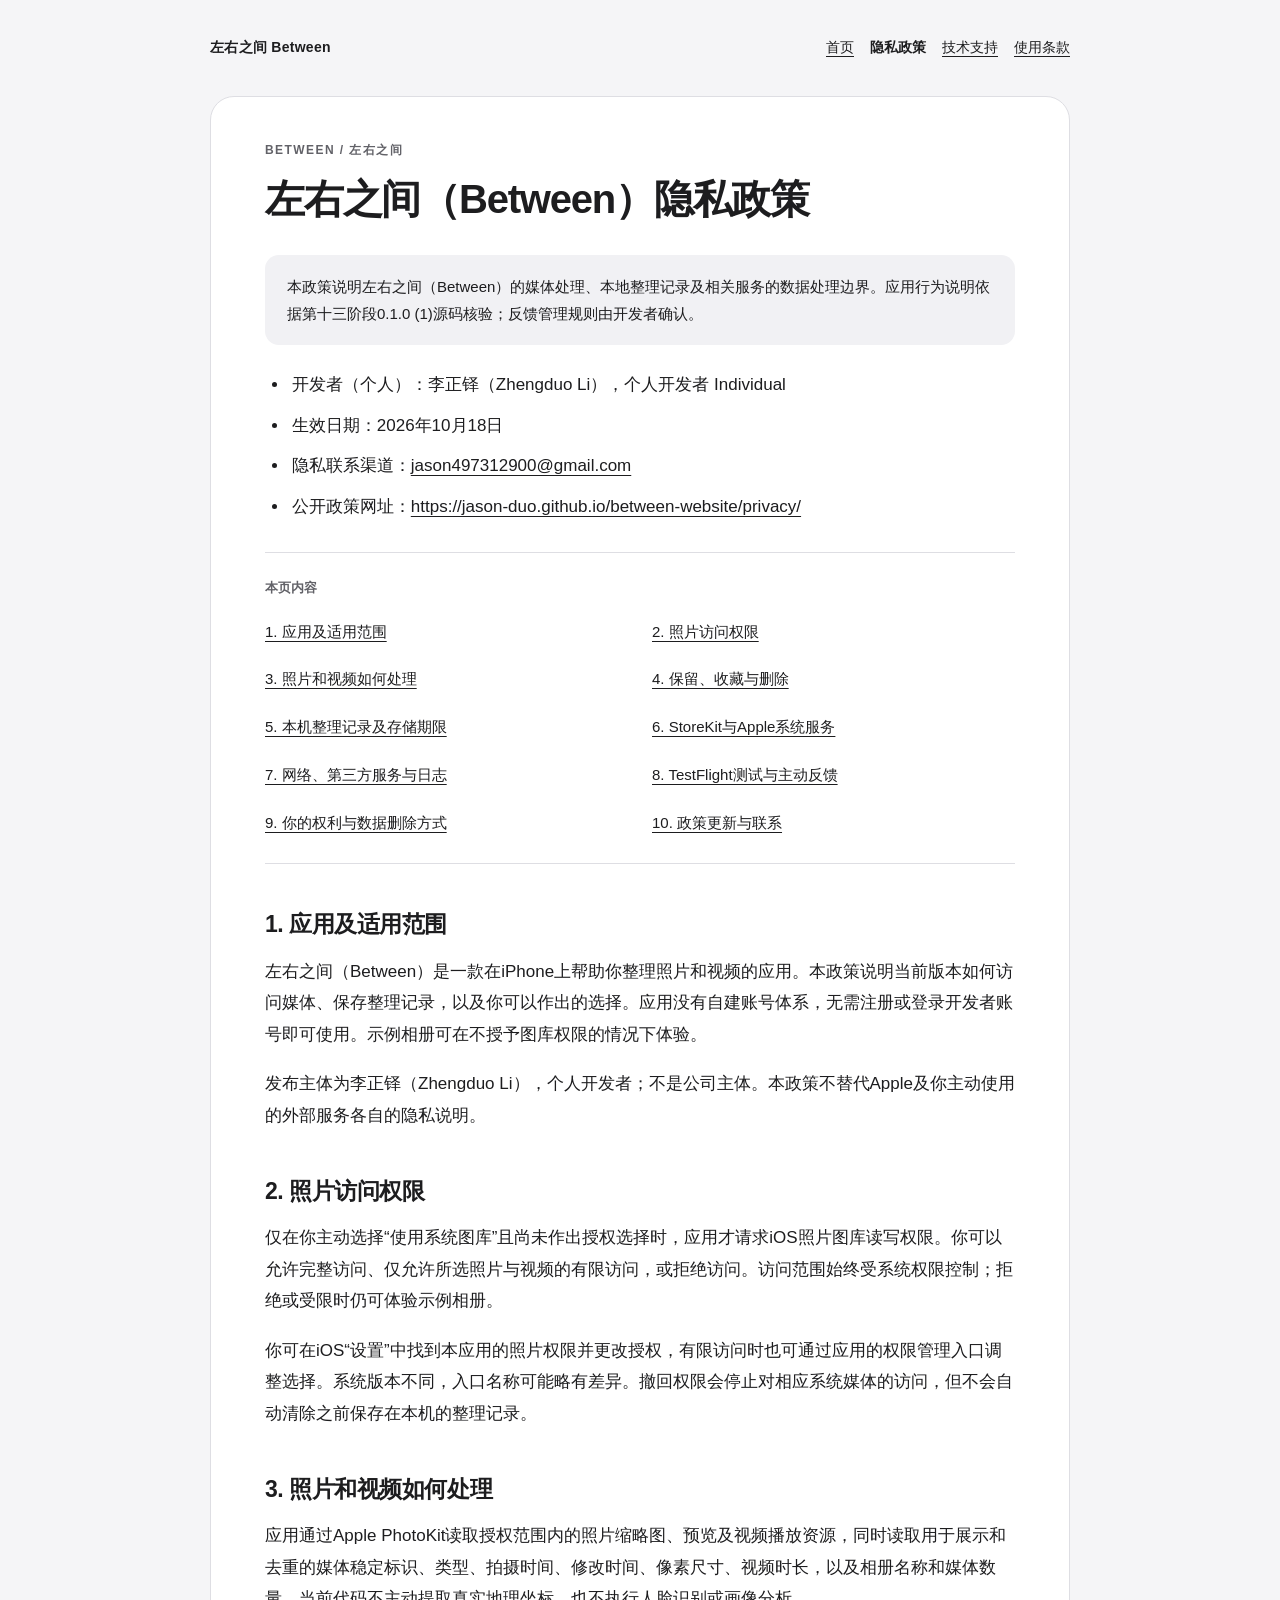
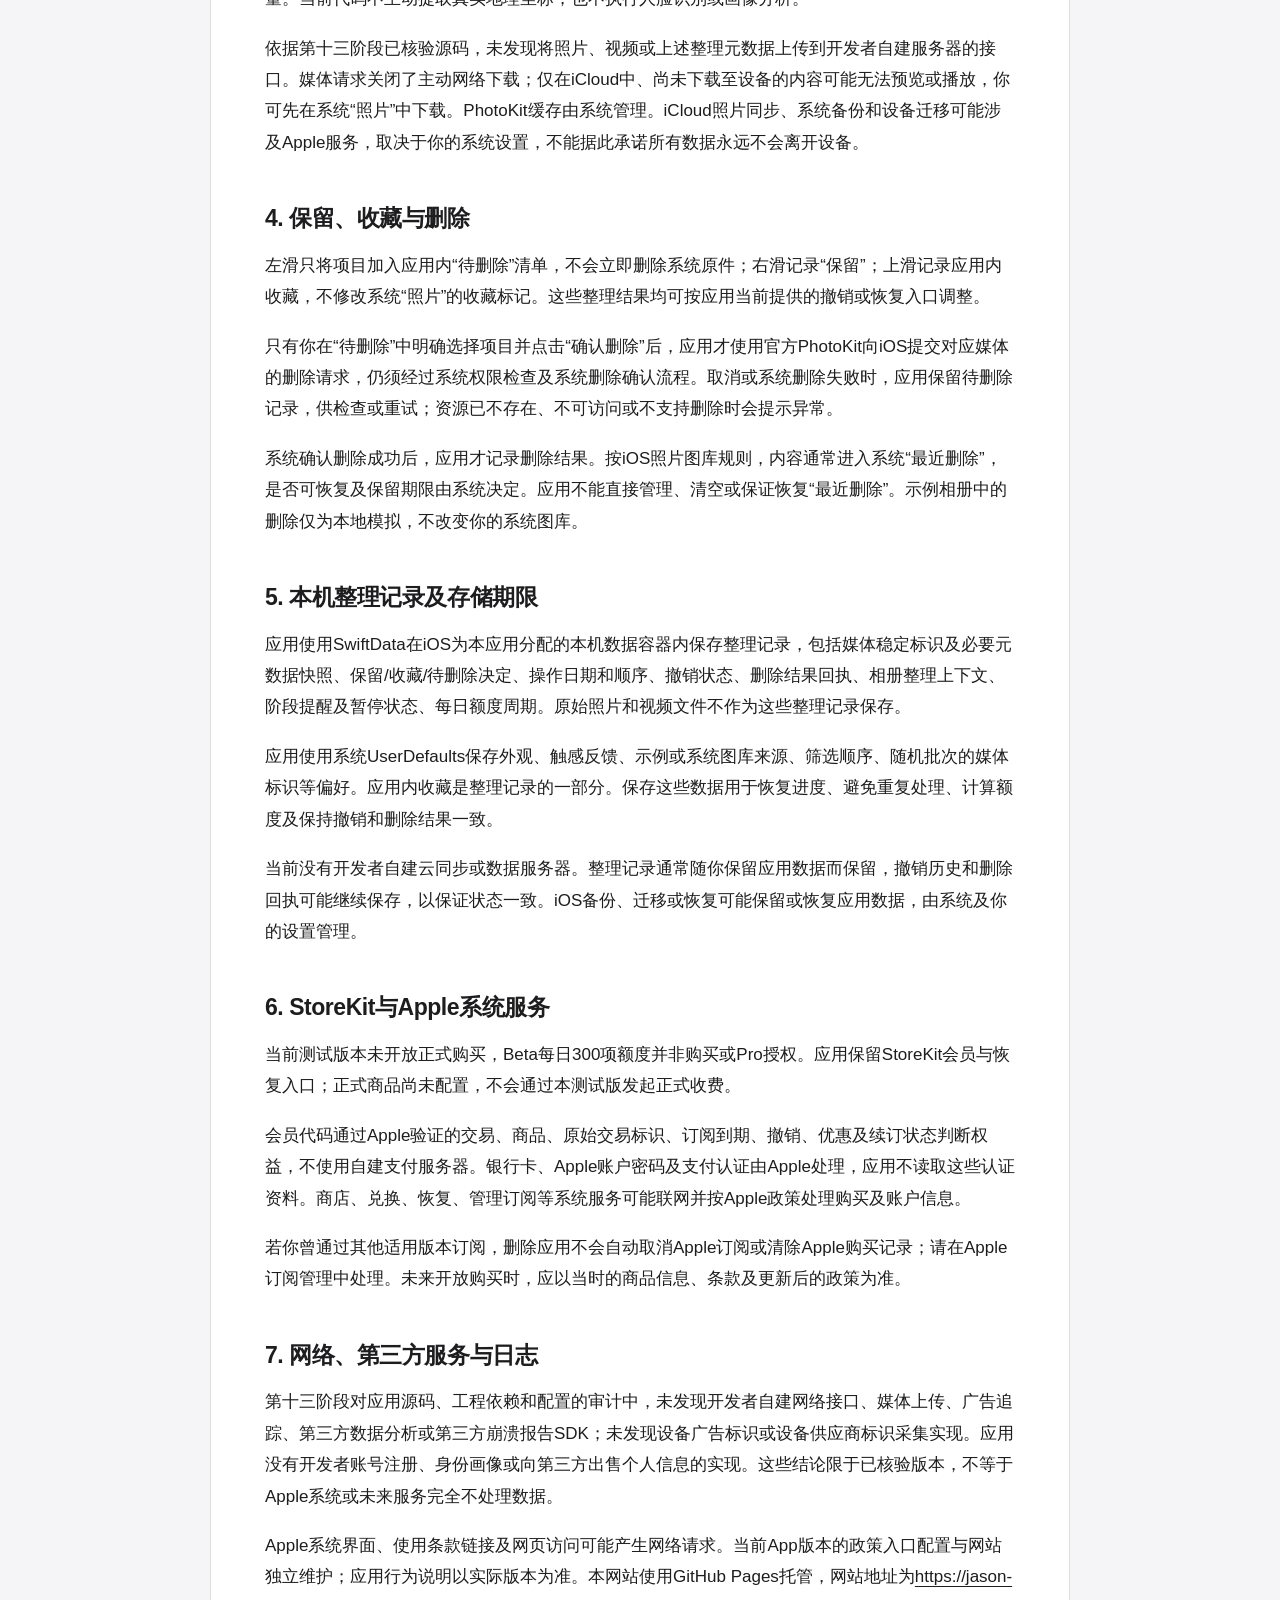
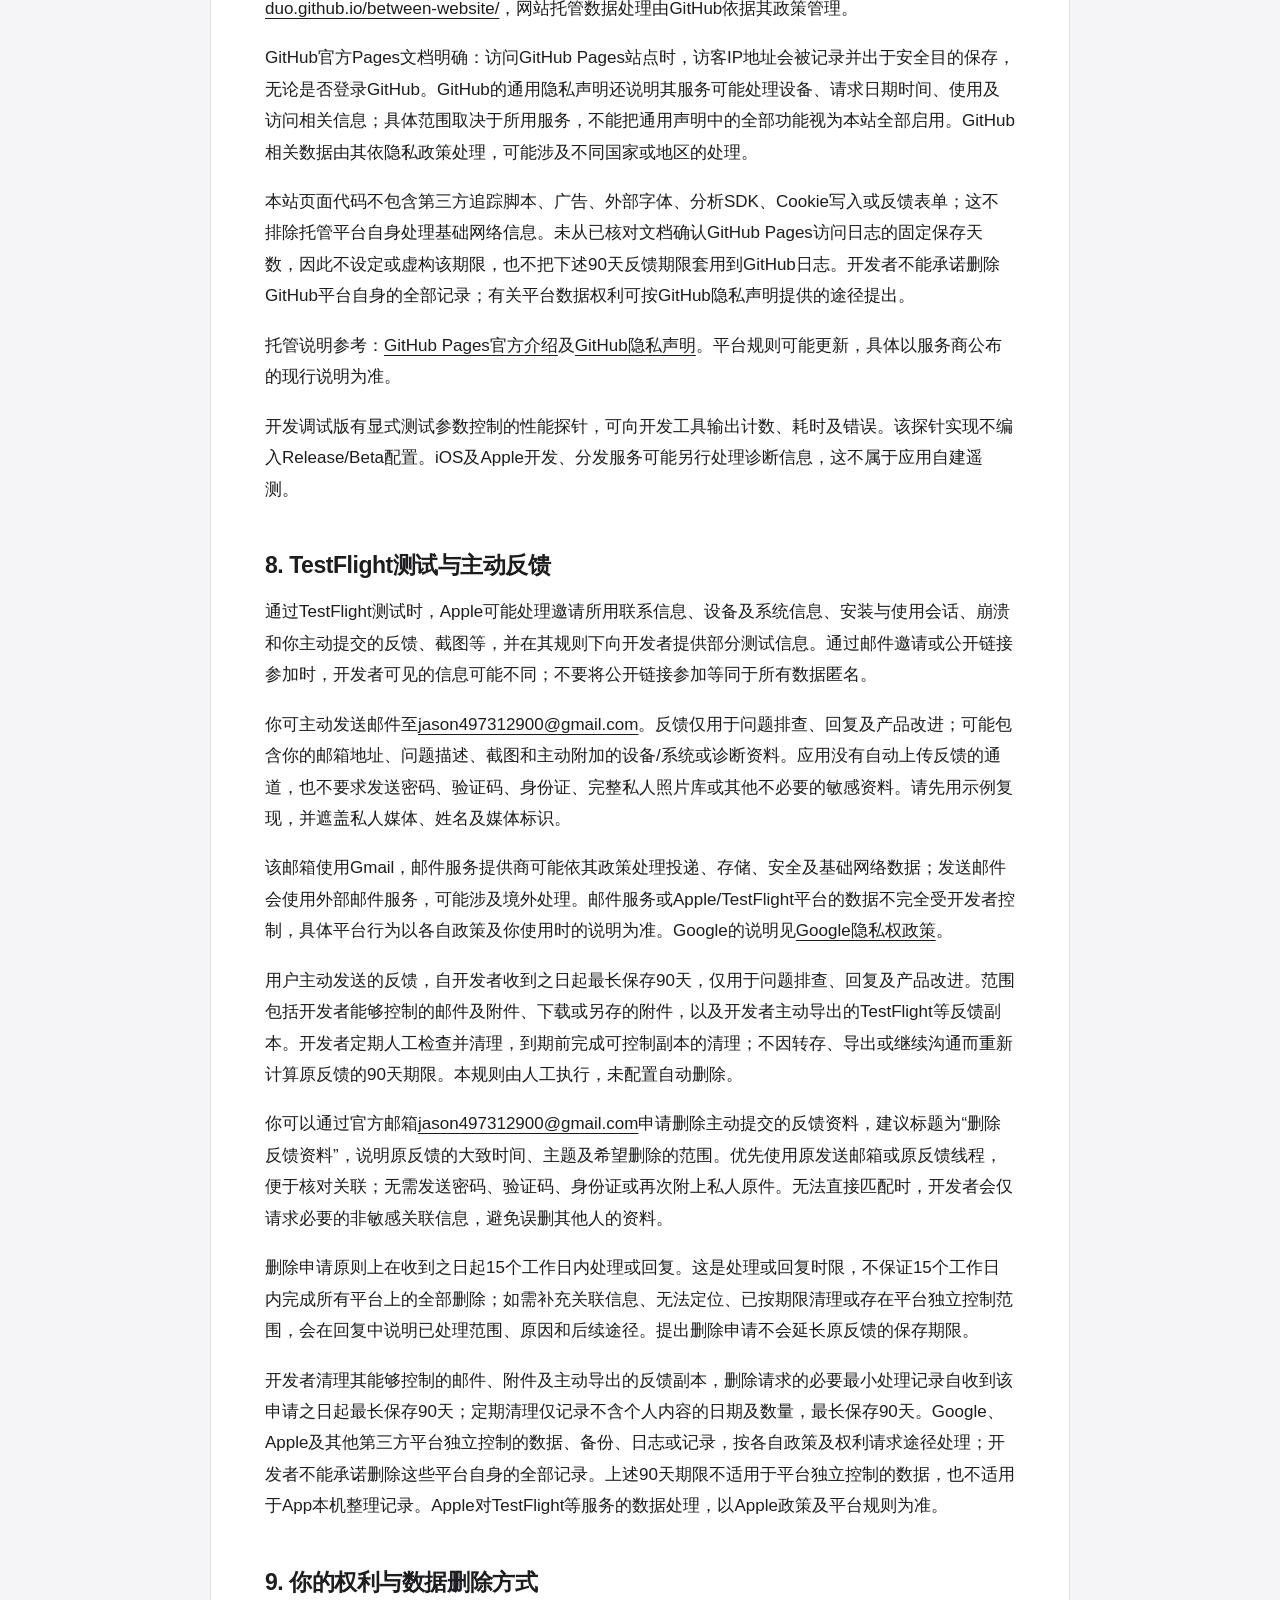
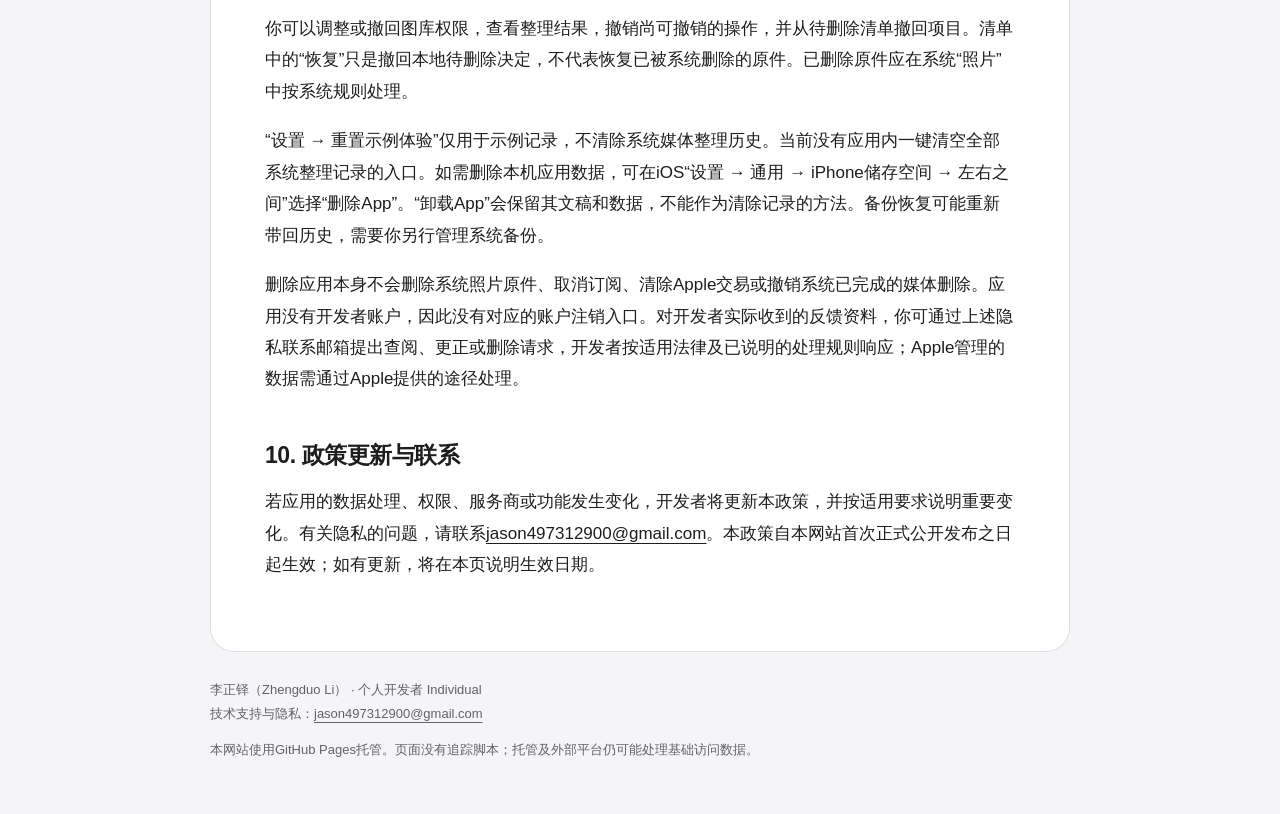
==== privacy/index.html @ 287f9d23 "Publish Between official website" ====
<!doctype html>
<html lang="zh-CN">
<head>
<meta charset="utf-8">
<meta name="viewport" content="width=device-width, initial-scale=1">
<meta name="color-scheme" content="light dark">
<meta name="referrer" content="no-referrer">
<meta name="robots" content="index, follow">
<link rel="canonical" href="https://jason-duo.github.io/between-website/privacy/">
<meta http-equiv="Content-Security-Policy" content="default-src 'none'; style-src 'self' 'unsafe-inline'; base-uri 'none'; form-action 'none'">
<meta name="description" content="左右之间（Between）隐私政策。iPhone照片与视频整理工具，个人开发者李正铎（Zhengduo Li），提供使用说明、隐私政策及技术支持。">
<title>隐私政策 · 左右之间 Between</title>
<link rel="stylesheet" href="../assets/styles.css">
</head>
<body>
<a class="skip" href="#main">跳到正文</a>
<header><a class="brand" href="../">左右之间 <span lang="en">Between</span></a><nav aria-label="网站导航"><a href="../">首页</a><a href="../privacy/" aria-current="page">隐私政策</a><a href="../support/">技术支持</a><a href="../terms/">使用条款</a></nav></header>
<main id="main"><p class="eyebrow">BETWEEN / 左右之间</p>
<h1>左右之间（Between）隐私政策</h1>
<aside class="notice" aria-label="说明"><p>本政策说明左右之间（Between）的媒体处理、本地整理记录及相关服务的数据处理边界。应用行为说明依据第十三阶段0.1.0 (1)源码核验；反馈管理规则由开发者确认。</p></aside>
<ul>
<li>开发者（个人）：李正铎（Zhengduo Li），个人开发者 Individual</li>
<li>生效日期：2026年10月18日</li>
<li>隐私联系渠道：<a href="mailto:jason497312900@gmail.com">jason497312900@gmail.com</a></li>
<li>公开政策网址：<a href="../privacy/">https://jason-duo.github.io/between-website/privacy/</a></li>
</ul>
<nav class="toc" aria-label="本页目录"><strong>本页内容</strong><ul><li><a href="#section-1">1. 应用及适用范围</a></li><li><a href="#section-2">2. 照片访问权限</a></li><li><a href="#section-3">3. 照片和视频如何处理</a></li><li><a href="#section-4">4. 保留、收藏与删除</a></li><li><a href="#section-5">5. 本机整理记录及存储期限</a></li><li><a href="#section-6">6. StoreKit与Apple系统服务</a></li><li><a href="#section-7">7. 网络、第三方服务与日志</a></li><li><a href="#section-8">8. TestFlight测试与主动反馈</a></li><li><a href="#section-9">9. 你的权利与数据删除方式</a></li><li><a href="#section-10">10. 政策更新与联系</a></li></ul></nav><h2 id="section-1">1. 应用及适用范围</h2>
<p>左右之间（Between）是一款在iPhone上帮助你整理照片和视频的应用。本政策说明当前版本如何访问媒体、保存整理记录，以及你可以作出的选择。应用没有自建账号体系，无需注册或登录开发者账号即可使用。示例相册可在不授予图库权限的情况下体验。</p>
<p>发布主体为李正铎（Zhengduo Li），个人开发者；不是公司主体。本政策不替代Apple及你主动使用的外部服务各自的隐私说明。</p>
<h2 id="section-2">2. 照片访问权限</h2>
<p>仅在你主动选择“使用系统图库”且尚未作出授权选择时，应用才请求iOS照片图库读写权限。你可以允许完整访问、仅允许所选照片与视频的有限访问，或拒绝访问。访问范围始终受系统权限控制；拒绝或受限时仍可体验示例相册。</p>
<p>你可在iOS“设置”中找到本应用的照片权限并更改授权，有限访问时也可通过应用的权限管理入口调整选择。系统版本不同，入口名称可能略有差异。撤回权限会停止对相应系统媒体的访问，但不会自动清除之前保存在本机的整理记录。</p>
<h2 id="section-3">3. 照片和视频如何处理</h2>
<p>应用通过Apple PhotoKit读取授权范围内的照片缩略图、预览及视频播放资源，同时读取用于展示和去重的媒体稳定标识、类型、拍摄时间、修改时间、像素尺寸、视频时长，以及相册名称和媒体数量。当前代码不主动提取真实地理坐标，也不执行人脸识别或画像分析。</p>
<p>依据第十三阶段已核验源码，未发现将照片、视频或上述整理元数据上传到开发者自建服务器的接口。媒体请求关闭了主动网络下载；仅在iCloud中、尚未下载至设备的内容可能无法预览或播放，你可先在系统“照片”中下载。PhotoKit缓存由系统管理。iCloud照片同步、系统备份和设备迁移可能涉及Apple服务，取决于你的系统设置，不能据此承诺所有数据永远不会离开设备。</p>
<h2 id="section-4">4. 保留、收藏与删除</h2>
<p>左滑只将项目加入应用内“待删除”清单，不会立即删除系统原件；右滑记录“保留”；上滑记录应用内收藏，不修改系统“照片”的收藏标记。这些整理结果均可按应用当前提供的撤销或恢复入口调整。</p>
<p>只有你在“待删除”中明确选择项目并点击“确认删除”后，应用才使用官方PhotoKit向iOS提交对应媒体的删除请求，仍须经过系统权限检查及系统删除确认流程。取消或系统删除失败时，应用保留待删除记录，供检查或重试；资源已不存在、不可访问或不支持删除时会提示异常。</p>
<p>系统确认删除成功后，应用才记录删除结果。按iOS照片图库规则，内容通常进入系统“最近删除”，是否可恢复及保留期限由系统决定。应用不能直接管理、清空或保证恢复“最近删除”。示例相册中的删除仅为本地模拟，不改变你的系统图库。</p>
<h2 id="section-5">5. 本机整理记录及存储期限</h2>
<p>应用使用SwiftData在iOS为本应用分配的本机数据容器内保存整理记录，包括媒体稳定标识及必要元数据快照、保留/收藏/待删除决定、操作日期和顺序、撤销状态、删除结果回执、相册整理上下文、阶段提醒及暂停状态、每日额度周期。原始照片和视频文件不作为这些整理记录保存。</p>
<p>应用使用系统UserDefaults保存外观、触感反馈、示例或系统图库来源、筛选顺序、随机批次的媒体标识等偏好。应用内收藏是整理记录的一部分。保存这些数据用于恢复进度、避免重复处理、计算额度及保持撤销和删除结果一致。</p>
<p>当前没有开发者自建云同步或数据服务器。整理记录通常随你保留应用数据而保留，撤销历史和删除回执可能继续保存，以保证状态一致。iOS备份、迁移或恢复可能保留或恢复应用数据，由系统及你的设置管理。</p>
<h2 id="section-6">6. StoreKit与Apple系统服务</h2>
<p>当前测试版本未开放正式购买，Beta每日300项额度并非购买或Pro授权。应用保留StoreKit会员与恢复入口；正式商品尚未配置，不会通过本测试版发起正式收费。</p>
<p>会员代码通过Apple验证的交易、商品、原始交易标识、订阅到期、撤销、优惠及续订状态判断权益，不使用自建支付服务器。银行卡、Apple账户密码及支付认证由Apple处理，应用不读取这些认证资料。商店、兑换、恢复、管理订阅等系统服务可能联网并按Apple政策处理购买及账户信息。</p>
<p>若你曾通过其他适用版本订阅，删除应用不会自动取消Apple订阅或清除Apple购买记录；请在Apple订阅管理中处理。未来开放购买时，应以当时的商品信息、条款及更新后的政策为准。</p>
<h2 id="section-7">7. 网络、第三方服务与日志</h2>
<p>第十三阶段对应用源码、工程依赖和配置的审计中，未发现开发者自建网络接口、媒体上传、广告追踪、第三方数据分析或第三方崩溃报告SDK；未发现设备广告标识或设备供应商标识采集实现。应用没有开发者账号注册、身份画像或向第三方出售个人信息的实现。这些结论限于已核验版本，不等于Apple系统或未来服务完全不处理数据。</p>
<p>Apple系统界面、使用条款链接及网页访问可能产生网络请求。当前App版本的政策入口配置与网站独立维护；应用行为说明以实际版本为准。本网站使用GitHub Pages托管，网站地址为<a href="../">https://jason-duo.github.io/between-website/</a>，网站托管数据处理由GitHub依据其政策管理。</p>
<p>GitHub官方Pages文档明确：访问GitHub Pages站点时，访客IP地址会被记录并出于安全目的保存，无论是否登录GitHub。GitHub的通用隐私声明还说明其服务可能处理设备、请求日期时间、使用及访问相关信息；具体范围取决于所用服务，不能把通用声明中的全部功能视为本站全部启用。GitHub相关数据由其依隐私政策处理，可能涉及不同国家或地区的处理。</p>
<p>本站页面代码不包含第三方追踪脚本、广告、外部字体、分析SDK、Cookie写入或反馈表单；这不排除托管平台自身处理基础网络信息。未从已核对文档确认GitHub Pages访问日志的固定保存天数，因此不设定或虚构该期限，也不把下述90天反馈期限套用到GitHub日志。开发者不能承诺删除GitHub平台自身的全部记录；有关平台数据权利可按GitHub隐私声明提供的途径提出。</p>
<p>托管说明参考：<a href="https://docs.github.com/en/pages/getting-started-with-github-pages/what-is-github-pages" rel="noopener noreferrer">GitHub Pages官方介绍</a>及<a href="https://docs.github.com/en/site-policy/privacy-policies/github-general-privacy-statement" rel="noopener noreferrer">GitHub隐私声明</a>。平台规则可能更新，具体以服务商公布的现行说明为准。</p>
<p>开发调试版有显式测试参数控制的性能探针，可向开发工具输出计数、耗时及错误。该探针实现不编入Release/Beta配置。iOS及Apple开发、分发服务可能另行处理诊断信息，这不属于应用自建遥测。</p>
<h2 id="section-8">8. TestFlight测试与主动反馈</h2>
<p>通过TestFlight测试时，Apple可能处理邀请所用联系信息、设备及系统信息、安装与使用会话、崩溃和你主动提交的反馈、截图等，并在其规则下向开发者提供部分测试信息。通过邮件邀请或公开链接参加时，开发者可见的信息可能不同；不要将公开链接参加等同于所有数据匿名。</p>
<p>你可主动发送邮件至<a href="mailto:jason497312900@gmail.com">jason497312900@gmail.com</a>。反馈仅用于问题排查、回复及产品改进；可能包含你的邮箱地址、问题描述、截图和主动附加的设备/系统或诊断资料。应用没有自动上传反馈的通道，也不要求发送密码、验证码、身份证、完整私人照片库或其他不必要的敏感资料。请先用示例复现，并遮盖私人媒体、姓名及媒体标识。</p>
<p>该邮箱使用Gmail，邮件服务提供商可能依其政策处理投递、存储、安全及基础网络数据；发送邮件会使用外部邮件服务，可能涉及境外处理。邮件服务或Apple/TestFlight平台的数据不完全受开发者控制，具体平台行为以各自政策及你使用时的说明为准。Google的说明见<a href="https://policies.google.com/privacy?hl=zh-CN" rel="noopener noreferrer">Google隐私权政策</a>。</p>
<p>用户主动发送的反馈，自开发者收到之日起最长保存90天，仅用于问题排查、回复及产品改进。范围包括开发者能够控制的邮件及附件、下载或另存的附件，以及开发者主动导出的TestFlight等反馈副本。开发者定期人工检查并清理，到期前完成可控制副本的清理；不因转存、导出或继续沟通而重新计算原反馈的90天期限。本规则由人工执行，未配置自动删除。</p>
<p>你可以通过官方邮箱<a href="mailto:jason497312900@gmail.com">jason497312900@gmail.com</a>申请删除主动提交的反馈资料，建议标题为“删除反馈资料”，说明原反馈的大致时间、主题及希望删除的范围。优先使用原发送邮箱或原反馈线程，便于核对关联；无需发送密码、验证码、身份证或再次附上私人原件。无法直接匹配时，开发者会仅请求必要的非敏感关联信息，避免误删其他人的资料。</p>
<p>删除申请原则上在收到之日起15个工作日内处理或回复。这是处理或回复时限，不保证15个工作日内完成所有平台上的全部删除；如需补充关联信息、无法定位、已按期限清理或存在平台独立控制范围，会在回复中说明已处理范围、原因和后续途径。提出删除申请不会延长原反馈的保存期限。</p>
<p>开发者清理其能够控制的邮件、附件及主动导出的反馈副本，删除请求的必要最小处理记录自收到该申请之日起最长保存90天；定期清理仅记录不含个人内容的日期及数量，最长保存90天。Google、Apple及其他第三方平台独立控制的数据、备份、日志或记录，按各自政策及权利请求途径处理；开发者不能承诺删除这些平台自身的全部记录。上述90天期限不适用于平台独立控制的数据，也不适用于App本机整理记录。Apple对TestFlight等服务的数据处理，以Apple政策及平台规则为准。</p>
<h2 id="section-9">9. 你的权利与数据删除方式</h2>
<p>你可以调整或撤回图库权限，查看整理结果，撤销尚可撤销的操作，并从待删除清单撤回项目。清单中的“恢复”只是撤回本地待删除决定，不代表恢复已被系统删除的原件。已删除原件应在系统“照片”中按系统规则处理。</p>
<p>“设置 → 重置示例体验”仅用于示例记录，不清除系统媒体整理历史。当前没有应用内一键清空全部系统整理记录的入口。如需删除本机应用数据，可在iOS“设置 → 通用 → iPhone储存空间 → 左右之间”选择“删除App”。“卸载App”会保留其文稿和数据，不能作为清除记录的方法。备份恢复可能重新带回历史，需要你另行管理系统备份。</p>
<p>删除应用本身不会删除系统照片原件、取消订阅、清除Apple交易或撤销系统已完成的媒体删除。应用没有开发者账户，因此没有对应的账户注销入口。对开发者实际收到的反馈资料，你可通过上述隐私联系邮箱提出查阅、更正或删除请求，开发者按适用法律及已说明的处理规则响应；Apple管理的数据需通过Apple提供的途径处理。</p>
<h2 id="section-10">10. 政策更新与联系</h2>
<p>若应用的数据处理、权限、服务商或功能发生变化，开发者将更新本政策，并按适用要求说明重要变化。有关隐私的问题，请联系<a href="mailto:jason497312900@gmail.com">jason497312900@gmail.com</a>。本政策自本网站首次正式公开发布之日起生效；如有更新，将在本页说明生效日期。</p>
</main>
<footer><p>李正铎（Zhengduo Li） · 个人开发者 Individual<br>技术支持与隐私：<a href="mailto:jason497312900@gmail.com">jason497312900@gmail.com</a></p><p>本网站使用GitHub Pages托管。页面没有追踪脚本；托管及外部平台仍可能处理基础访问数据。</p></footer>
</body>
</html>
---- assets/styles.css ----
:root { color-scheme: light dark; --bg:#f5f5f7; --paper:#fff; --text:#1d1d1f; --muted:#626268; --line:#dedee3; --note:#f1f1f4; }
* { box-sizing:border-box; }
html { scroll-padding-top:28px; }
body { margin:0; background:var(--bg); color:var(--text); font:17px/1.85 -apple-system,BlinkMacSystemFont,"Helvetica Neue",sans-serif; -webkit-text-size-adjust:100%; overflow-wrap:anywhere; }
a { color:inherit; text-underline-offset:4px; }
a:hover { text-decoration-thickness:2px; }
a:focus-visible { outline:3px solid currentColor; outline-offset:4px; border-radius:3px; }
header,main,footer { width:min(100% - 48px,860px); margin-inline:auto; }
header { display:flex; align-items:center; justify-content:space-between; flex-wrap:wrap; gap:12px; padding-block:26px; font-size:14px; }
.brand { text-decoration:none; font-weight:650; letter-spacing:.02em; }
header nav { display:flex; flex-wrap:wrap; gap:20px; }
header nav a { display:inline-flex; align-items:center; min-height:44px; }
header [aria-current=page] { font-weight:650; text-decoration:none; }
main { padding:42px 54px 52px; background:var(--paper); border:1px solid var(--line); border-radius:24px; }
.eyebrow { margin:0 0 12px; font-size:12px; font-weight:650; letter-spacing:.12em; color:var(--muted); }
h1 { font-size:clamp(27px,4.6vw,40px); line-height:1.3; letter-spacing:-.03em; font-weight:650; margin:0 0 30px; }
h2 { font-size:23px; line-height:1.45; margin:44px 0 14px; font-weight:650; letter-spacing:-.02em; }
h3 { font-size:18px; line-height:1.6; margin:28px 0 10px; }
p { margin:12px 0 18px; }
ul,ol { padding-left:1.4em; margin:14px 0 22px; }
li { margin:9px 0; padding-left:3px; }
.notice { background:var(--note); border-radius:14px; padding:18px 22px; font-size:15px; line-height:1.8; margin:0 0 24px; }
.notice p { margin:0; }
.toc { border-block:1px solid var(--line); padding-block:20px; margin-top:30px; font-size:15px; }
.toc strong { font-size:13px; color:var(--muted); }
.toc ul { list-style:none; padding:0; margin:10px 0 0; display:grid; grid-template-columns:repeat(2,minmax(0,1fr)); gap:6px 24px; }
.toc li { padding:0; margin:0; }
.toc a { display:block; padding-block:7px; }
footer { padding-block:26px 40px; font-size:13px; color:var(--muted); }
@media (max-width:600px) { header,main,footer { width:calc(100% - 32px); } main { padding:28px 22px 36px; border-radius:20px; } header { padding-block:16px; } h2 { font-size:21px; } .toc ul { grid-template-columns:1fr; } .notice { padding:16px; } }
@media (prefers-color-scheme:dark) { :root { --bg:#101012; --paper:#1b1b1e; --text:#f5f5f7; --muted:#b2b2b8; --line:#3a3a40; --note:#29292e; } }
@media (prefers-reduced-motion:reduce) { html { scroll-behavior:auto; } }
@media print { :root { color-scheme:light; } body { background:white; } header,footer,.toc { display:none; } main { border:0; width:100%; padding:0; } a { text-decoration:none; } }

/* Phase 14: same typography, surface, borders and colors as phase 13. */
header nav { gap:16px; }
.skip { position:absolute; left:16px; top:-120px; z-index:10; padding:10px 16px; background:var(--paper); border:1px solid var(--line); }
.skip:focus { top:8px; }
footer p { margin-block:0 12px; }
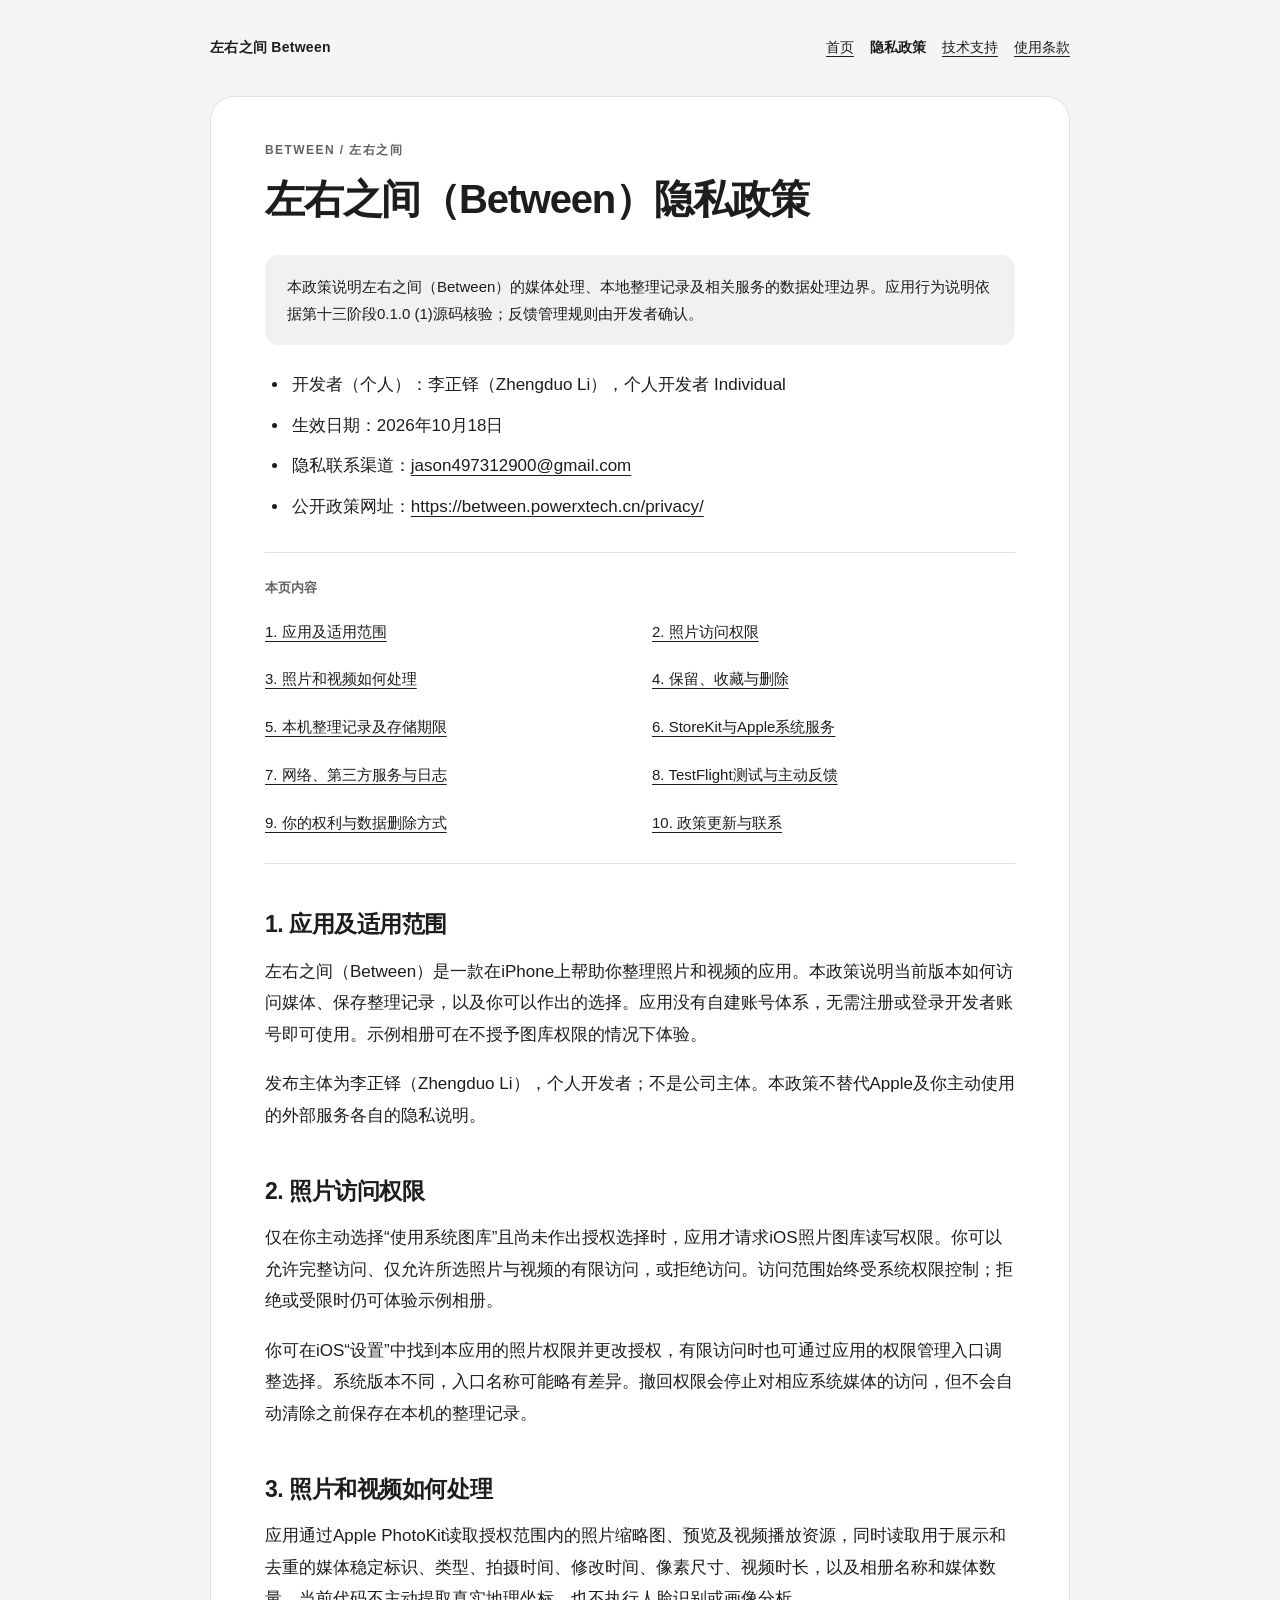
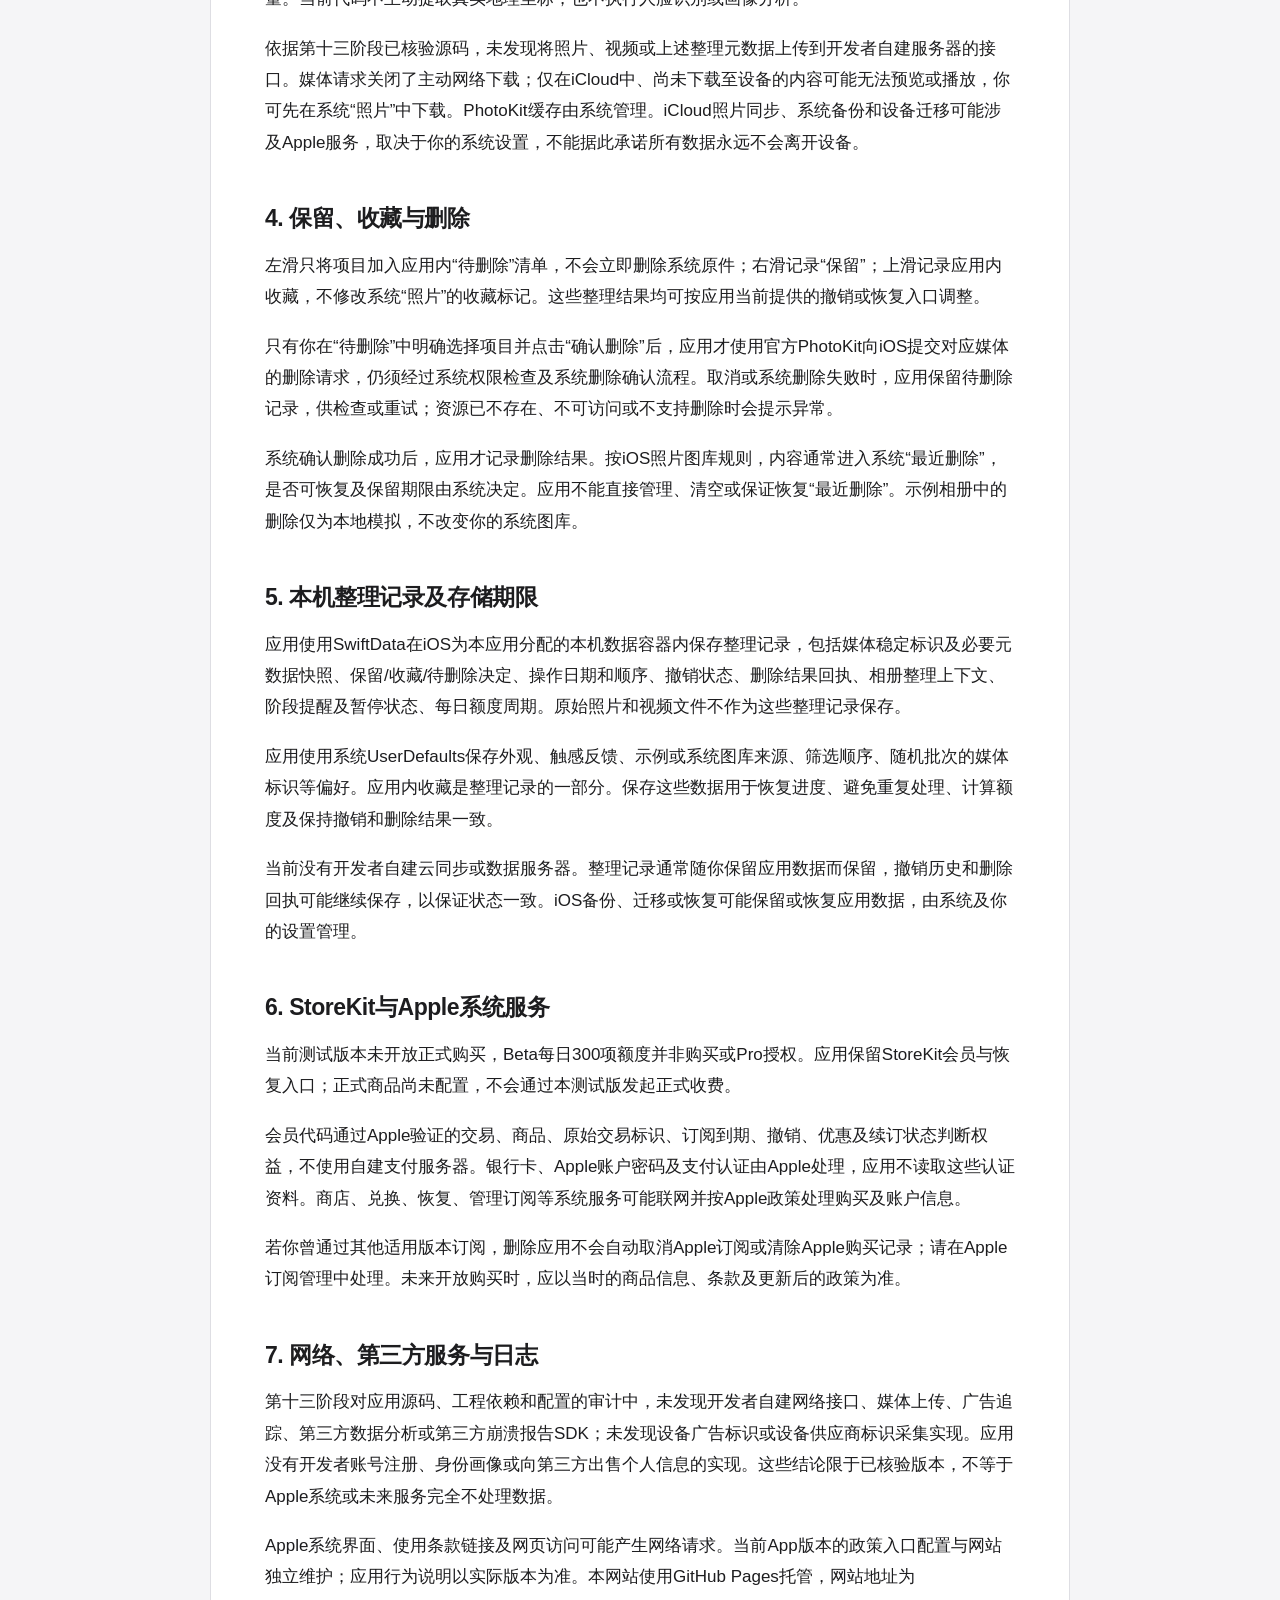
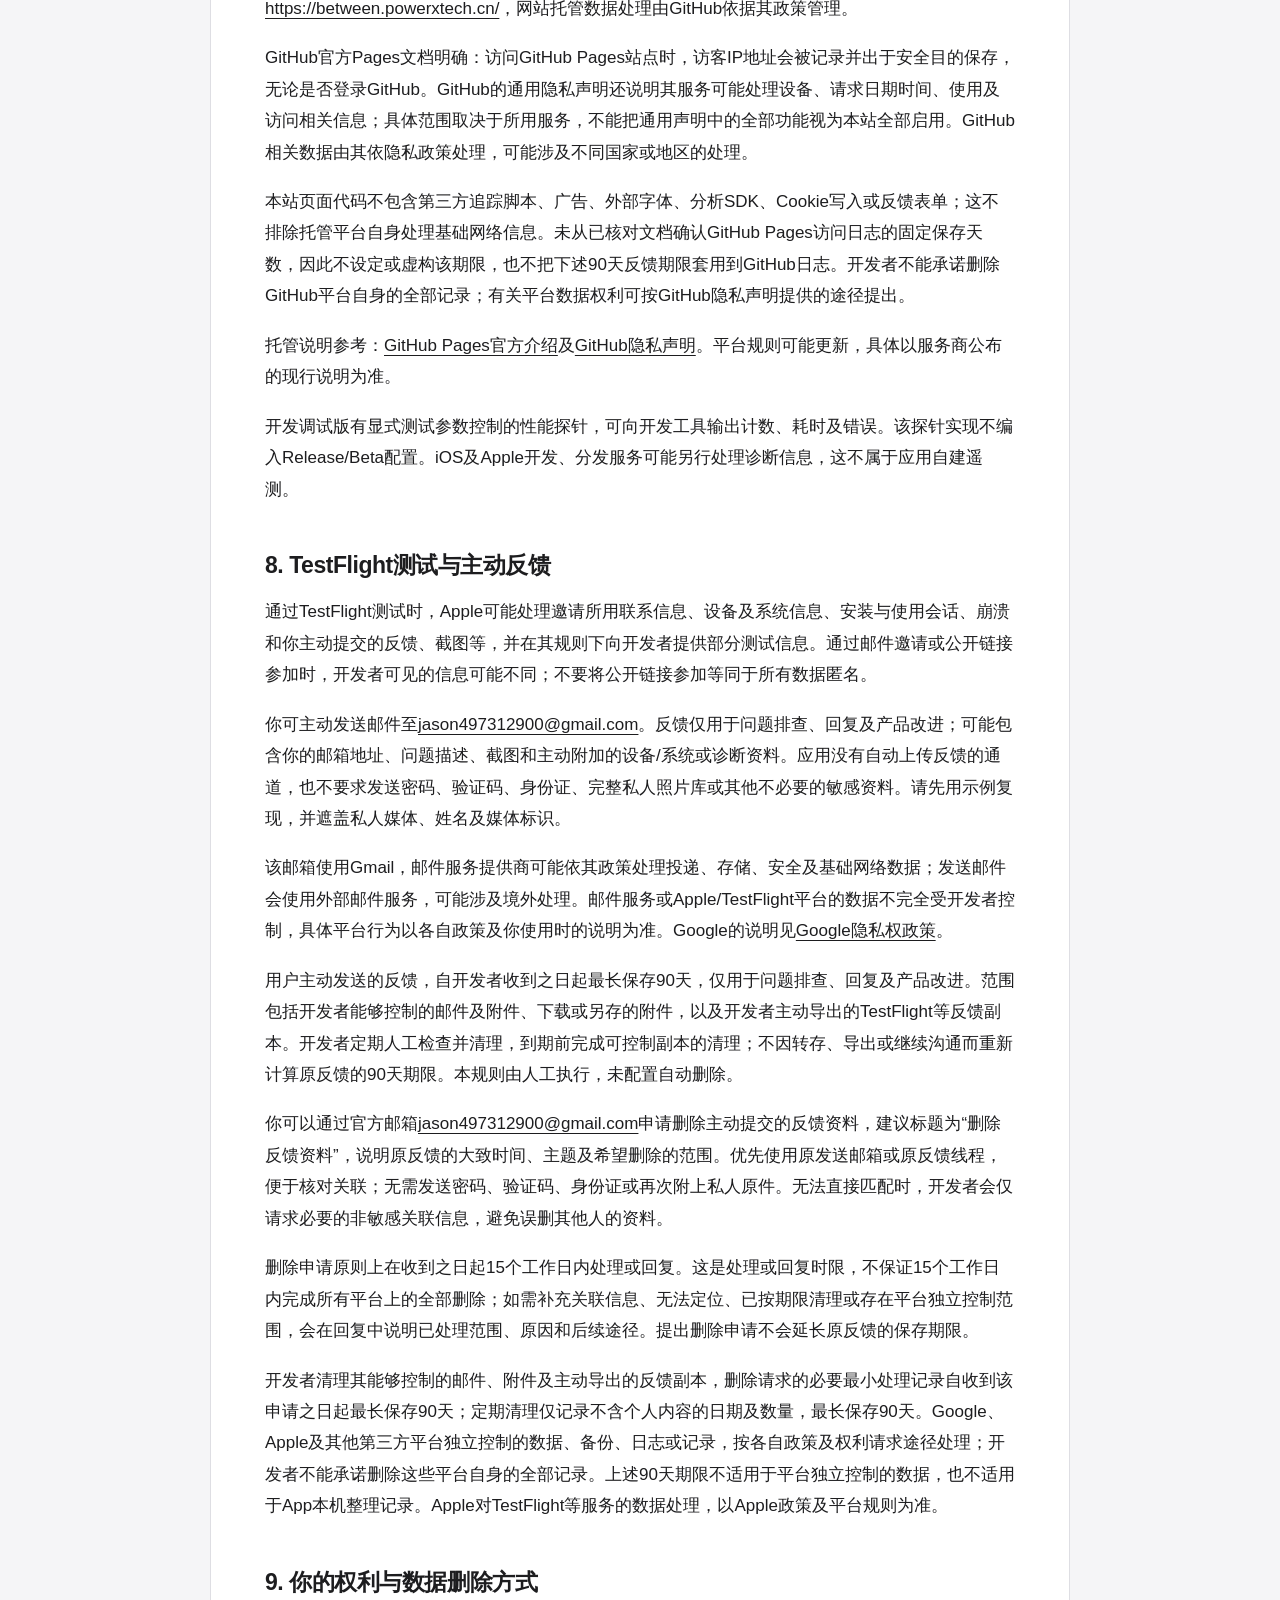
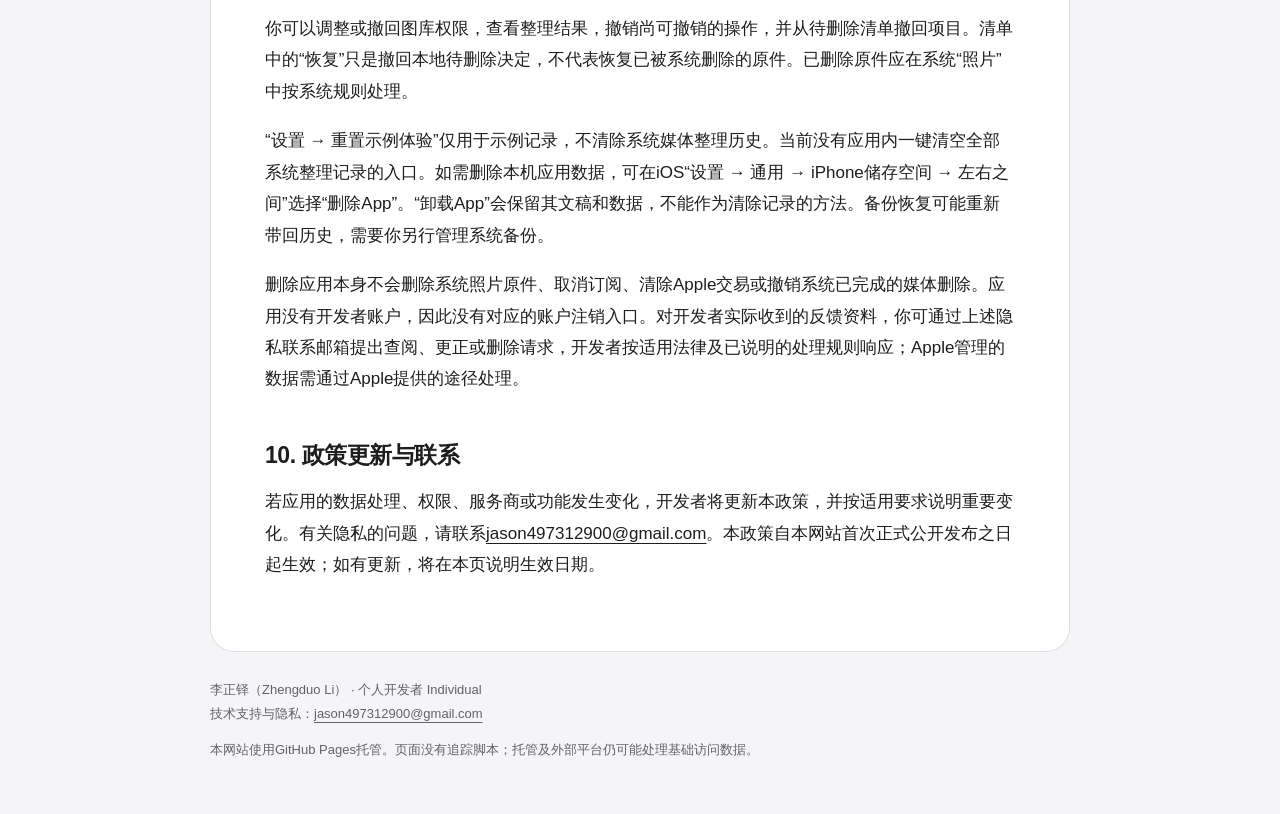
==== commit 7740bdd4: "Bind Between website to official custom domain" ====
--- a/privacy/index.html
+++ b/privacy/index.html
@@ -6,7 +6,7 @@
 <meta name="color-scheme" content="light dark">
 <meta name="referrer" content="no-referrer">
 <meta name="robots" content="index, follow">
-<link rel="canonical" href="https://jason-duo.github.io/between-website/privacy/">
+<link rel="canonical" href="https://between.powerxtech.cn/privacy/">
 <meta http-equiv="Content-Security-Policy" content="default-src 'none'; style-src 'self' 'unsafe-inline'; base-uri 'none'; form-action 'none'">
 <meta name="description" content="左右之间（Between）隐私政策。iPhone照片与视频整理工具，个人开发者李正铎（Zhengduo Li），提供使用说明、隐私政策及技术支持。">
 <title>隐私政策 · 左右之间 Between</title>
@@ -22,7 +22,7 @@
 <li>开发者（个人）：李正铎（Zhengduo Li），个人开发者 Individual</li>
 <li>生效日期：2026年10月18日</li>
 <li>隐私联系渠道：<a href="mailto:jason497312900@gmail.com">jason497312900@gmail.com</a></li>
-<li>公开政策网址：<a href="../privacy/">https://jason-duo.github.io/between-website/privacy/</a></li>
+<li>公开政策网址：<a href="../privacy/">https://between.powerxtech.cn/privacy/</a></li>
 </ul>
 <nav class="toc" aria-label="本页目录"><strong>本页内容</strong><ul><li><a href="#section-1">1. 应用及适用范围</a></li><li><a href="#section-2">2. 照片访问权限</a></li><li><a href="#section-3">3. 照片和视频如何处理</a></li><li><a href="#section-4">4. 保留、收藏与删除</a></li><li><a href="#section-5">5. 本机整理记录及存储期限</a></li><li><a href="#section-6">6. StoreKit与Apple系统服务</a></li><li><a href="#section-7">7. 网络、第三方服务与日志</a></li><li><a href="#section-8">8. TestFlight测试与主动反馈</a></li><li><a href="#section-9">9. 你的权利与数据删除方式</a></li><li><a href="#section-10">10. 政策更新与联系</a></li></ul></nav><h2 id="section-1">1. 应用及适用范围</h2>
 <p>左右之间（Between）是一款在iPhone上帮助你整理照片和视频的应用。本政策说明当前版本如何访问媒体、保存整理记录，以及你可以作出的选择。应用没有自建账号体系，无需注册或登录开发者账号即可使用。示例相册可在不授予图库权限的情况下体验。</p>
@@ -47,7 +47,7 @@
 <p>若你曾通过其他适用版本订阅，删除应用不会自动取消Apple订阅或清除Apple购买记录；请在Apple订阅管理中处理。未来开放购买时，应以当时的商品信息、条款及更新后的政策为准。</p>
 <h2 id="section-7">7. 网络、第三方服务与日志</h2>
 <p>第十三阶段对应用源码、工程依赖和配置的审计中，未发现开发者自建网络接口、媒体上传、广告追踪、第三方数据分析或第三方崩溃报告SDK；未发现设备广告标识或设备供应商标识采集实现。应用没有开发者账号注册、身份画像或向第三方出售个人信息的实现。这些结论限于已核验版本，不等于Apple系统或未来服务完全不处理数据。</p>
-<p>Apple系统界面、使用条款链接及网页访问可能产生网络请求。当前App版本的政策入口配置与网站独立维护；应用行为说明以实际版本为准。本网站使用GitHub Pages托管，网站地址为<a href="../">https://jason-duo.github.io/between-website/</a>，网站托管数据处理由GitHub依据其政策管理。</p>
+<p>Apple系统界面、使用条款链接及网页访问可能产生网络请求。当前App版本的政策入口配置与网站独立维护；应用行为说明以实际版本为准。本网站使用GitHub Pages托管，网站地址为<a href="../">https://between.powerxtech.cn/</a>，网站托管数据处理由GitHub依据其政策管理。</p>
 <p>GitHub官方Pages文档明确：访问GitHub Pages站点时，访客IP地址会被记录并出于安全目的保存，无论是否登录GitHub。GitHub的通用隐私声明还说明其服务可能处理设备、请求日期时间、使用及访问相关信息；具体范围取决于所用服务，不能把通用声明中的全部功能视为本站全部启用。GitHub相关数据由其依隐私政策处理，可能涉及不同国家或地区的处理。</p>
 <p>本站页面代码不包含第三方追踪脚本、广告、外部字体、分析SDK、Cookie写入或反馈表单；这不排除托管平台自身处理基础网络信息。未从已核对文档确认GitHub Pages访问日志的固定保存天数，因此不设定或虚构该期限，也不把下述90天反馈期限套用到GitHub日志。开发者不能承诺删除GitHub平台自身的全部记录；有关平台数据权利可按GitHub隐私声明提供的途径提出。</p>
 <p>托管说明参考：<a href="https://docs.github.com/en/pages/getting-started-with-github-pages/what-is-github-pages" rel="noopener noreferrer">GitHub Pages官方介绍</a>及<a href="https://docs.github.com/en/site-policy/privacy-policies/github-general-privacy-statement" rel="noopener noreferrer">GitHub隐私声明</a>。平台规则可能更新，具体以服务商公布的现行说明为准。</p>
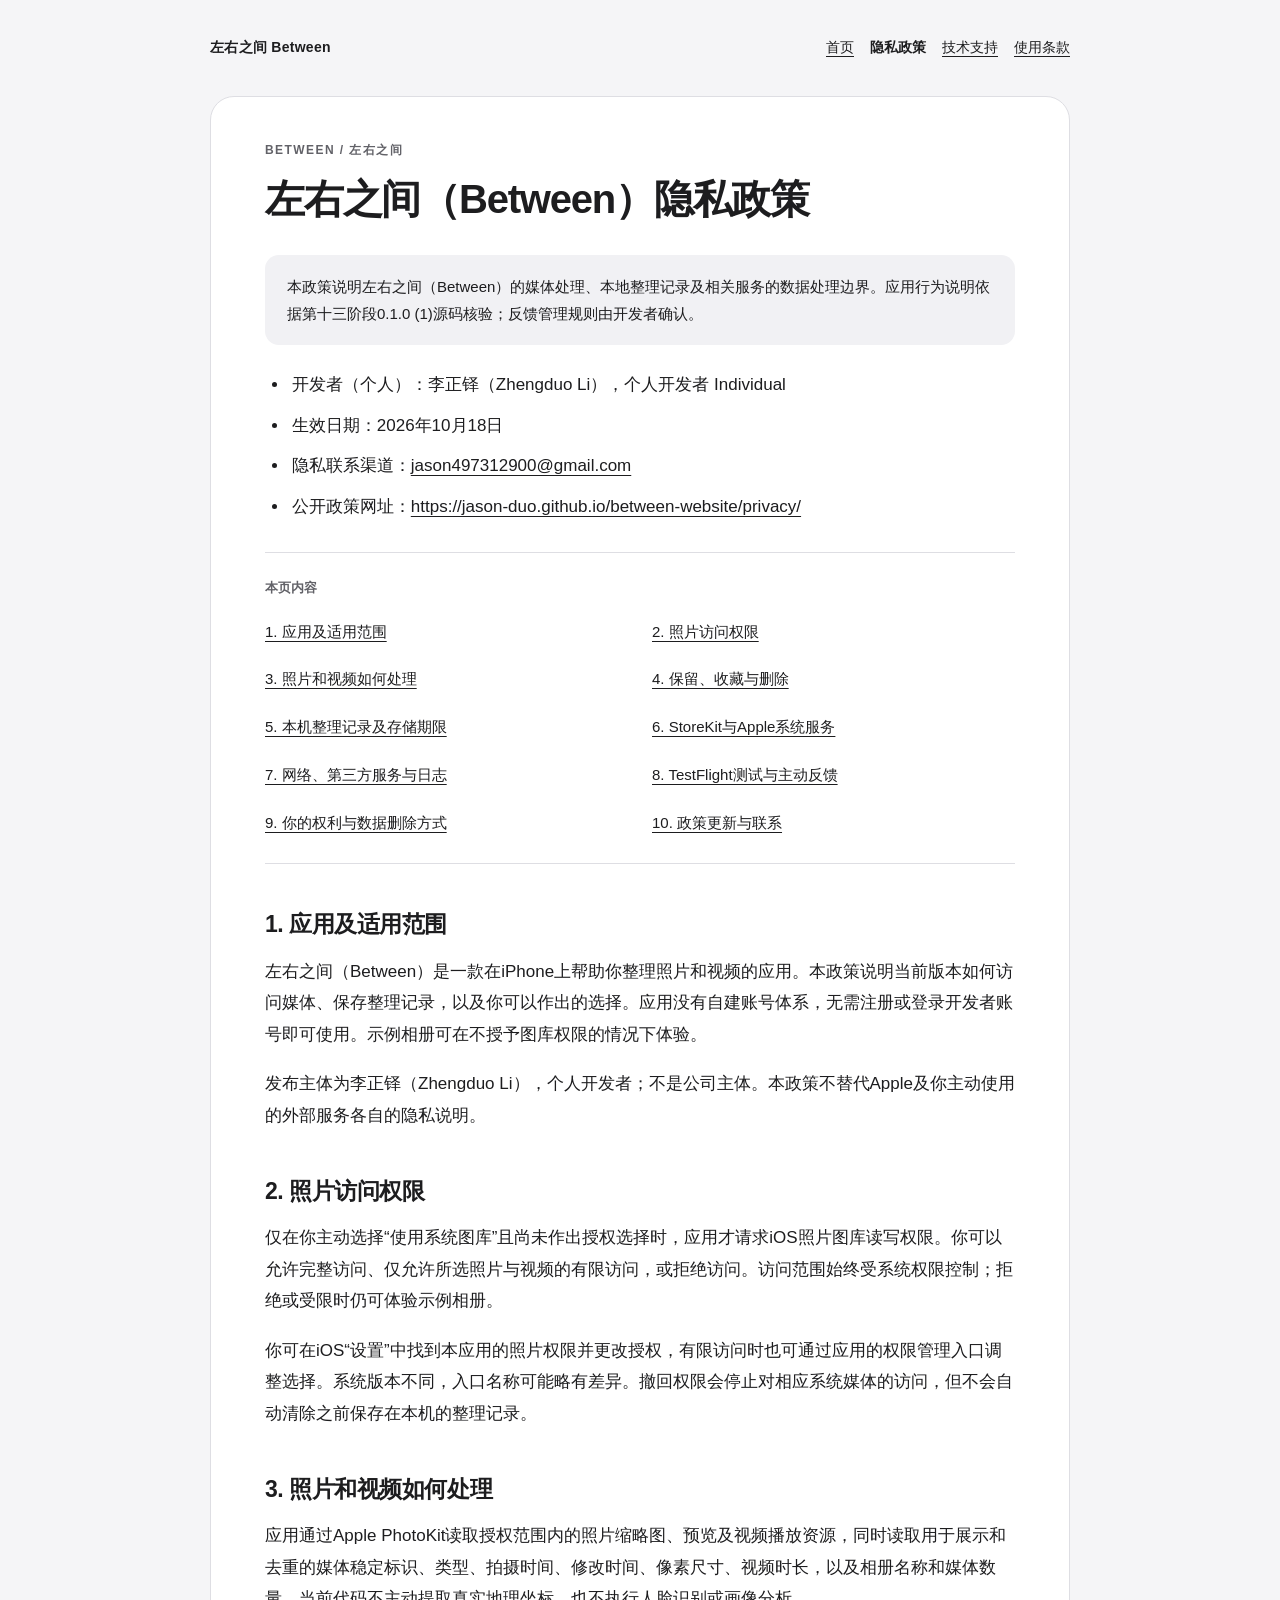
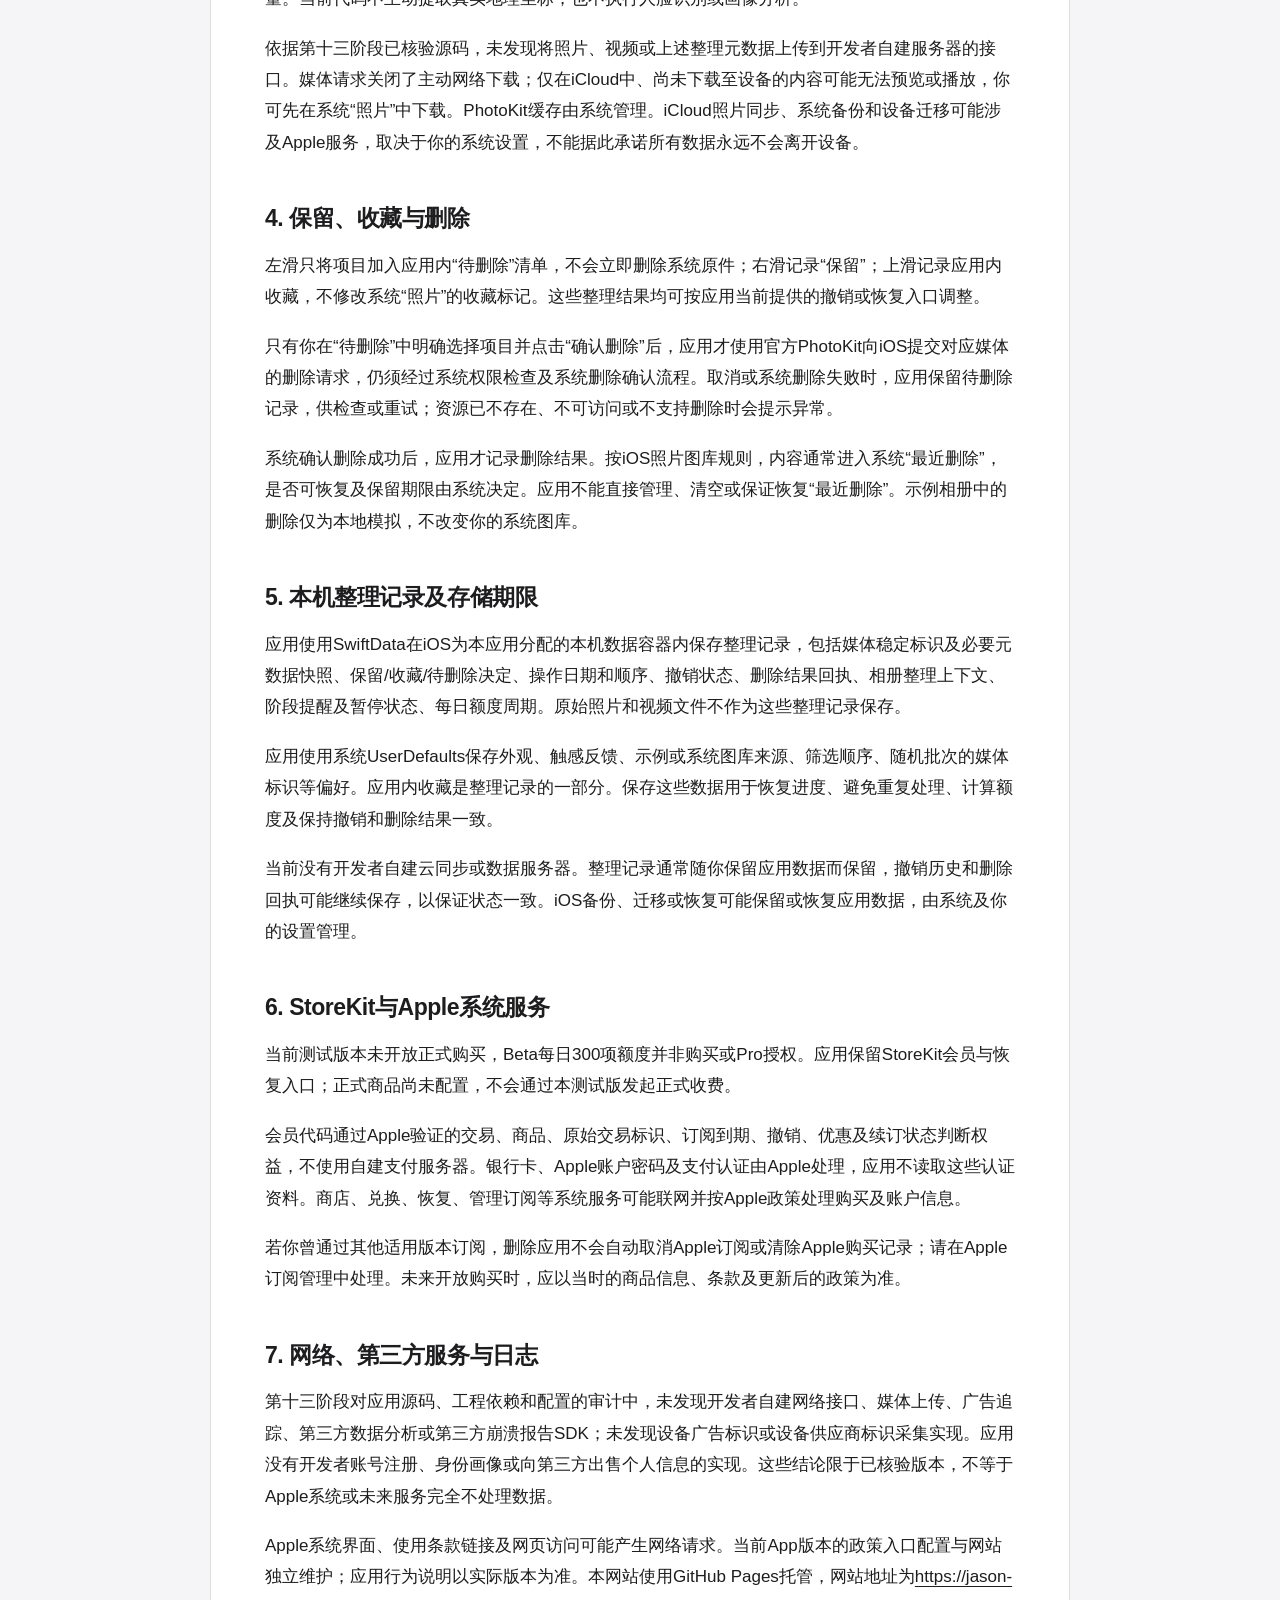
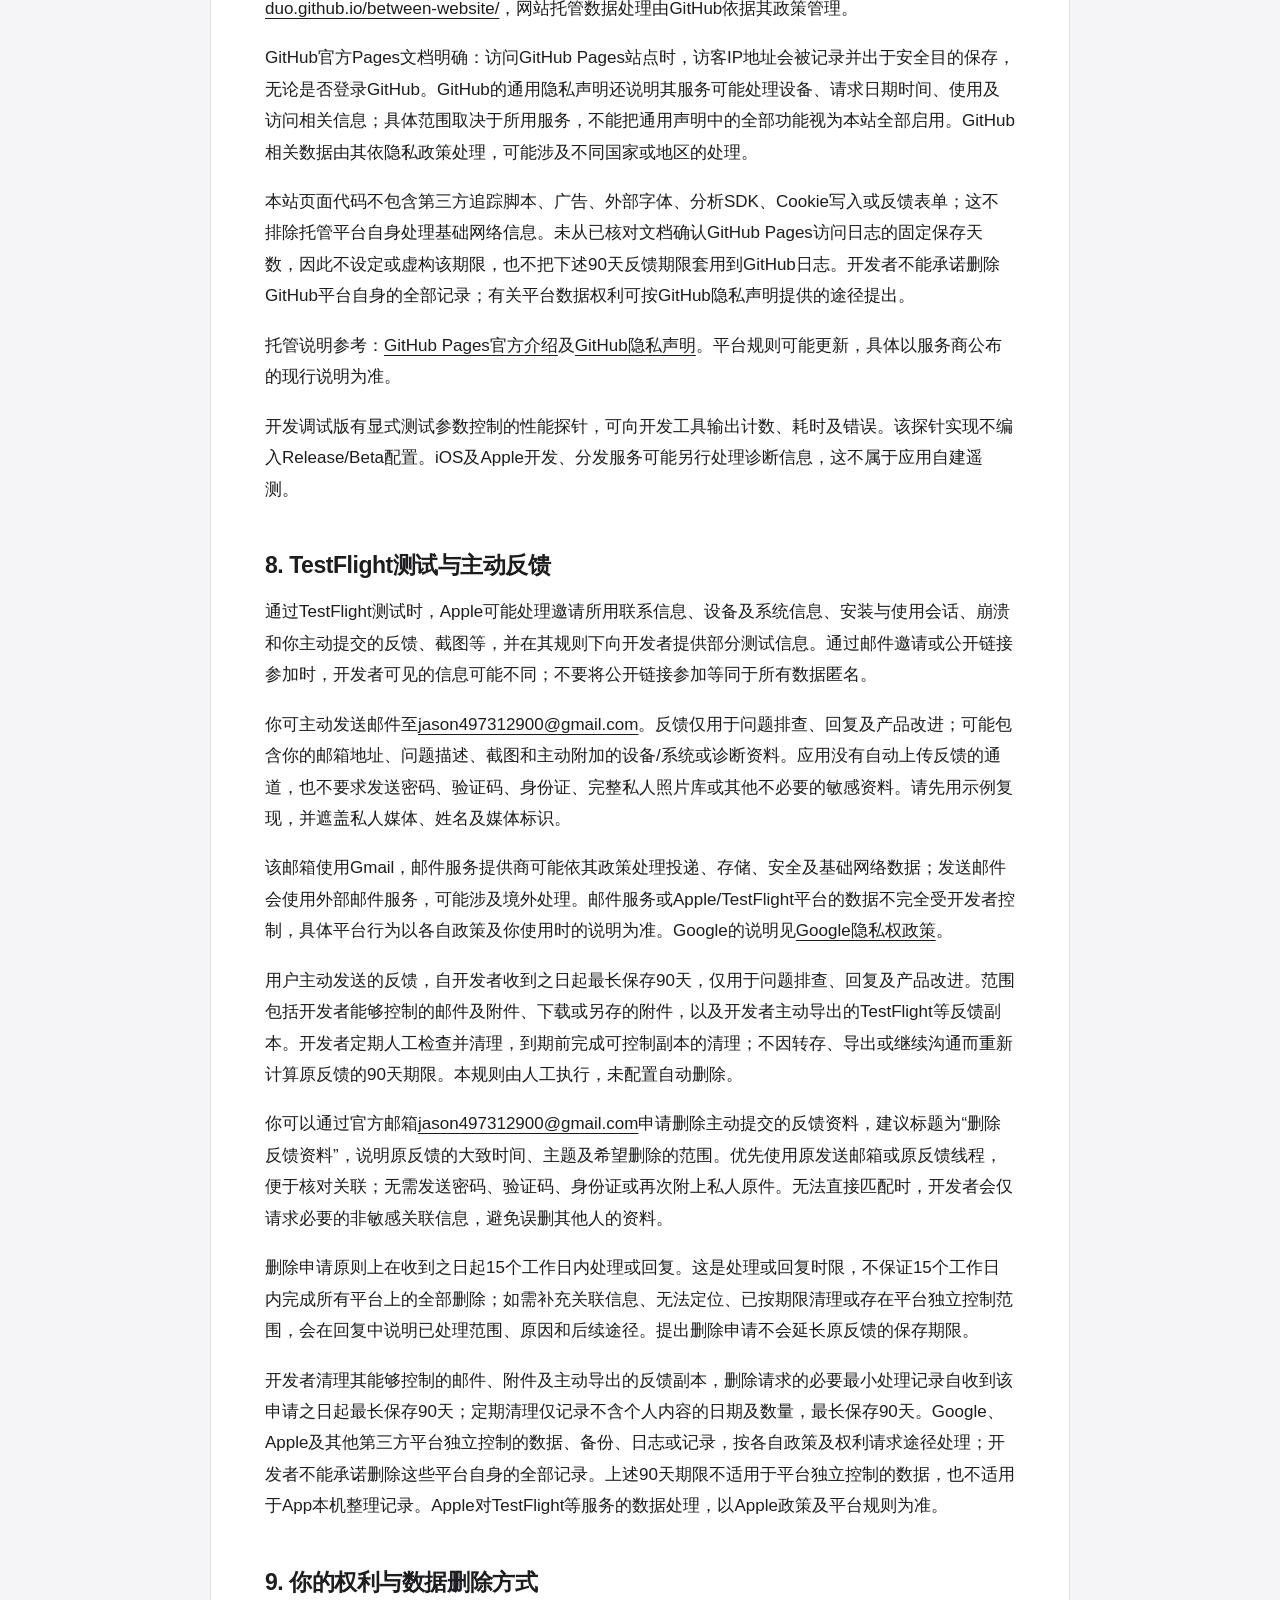
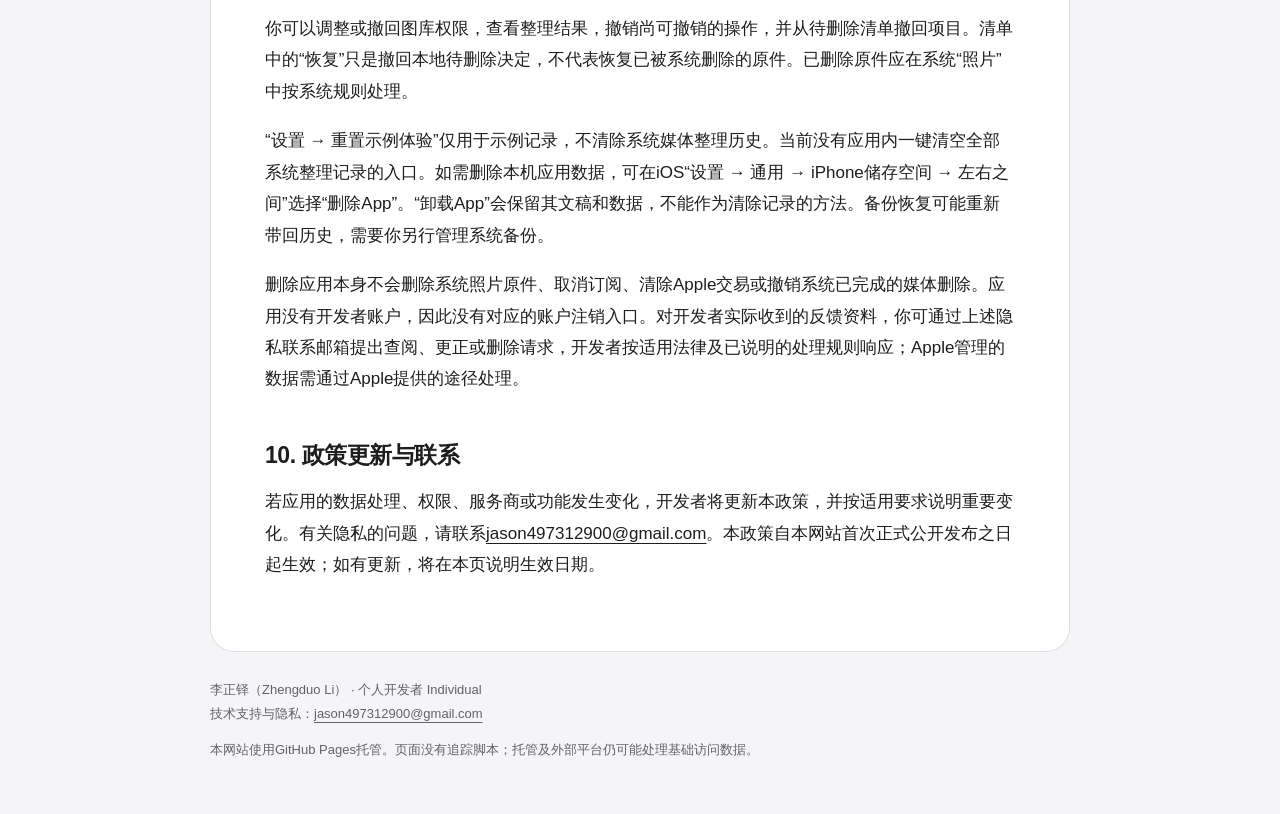
==== commit 7b0b8b44: "Revert "Bind Between website to official custom domain" This reverts commit 7740bdd44ffb7ec1e9cc4611" ====
--- a/privacy/index.html
+++ b/privacy/index.html
@@ -6,7 +6,7 @@
 <meta name="color-scheme" content="light dark">
 <meta name="referrer" content="no-referrer">
 <meta name="robots" content="index, follow">
-<link rel="canonical" href="https://between.powerxtech.cn/privacy/">
+<link rel="canonical" href="https://jason-duo.github.io/between-website/privacy/">
 <meta http-equiv="Content-Security-Policy" content="default-src 'none'; style-src 'self' 'unsafe-inline'; base-uri 'none'; form-action 'none'">
 <meta name="description" content="左右之间（Between）隐私政策。iPhone照片与视频整理工具，个人开发者李正铎（Zhengduo Li），提供使用说明、隐私政策及技术支持。">
 <title>隐私政策 · 左右之间 Between</title>
@@ -22,7 +22,7 @@
 <li>开发者（个人）：李正铎（Zhengduo Li），个人开发者 Individual</li>
 <li>生效日期：2026年10月18日</li>
 <li>隐私联系渠道：<a href="mailto:jason497312900@gmail.com">jason497312900@gmail.com</a></li>
-<li>公开政策网址：<a href="../privacy/">https://between.powerxtech.cn/privacy/</a></li>
+<li>公开政策网址：<a href="../privacy/">https://jason-duo.github.io/between-website/privacy/</a></li>
 </ul>
 <nav class="toc" aria-label="本页目录"><strong>本页内容</strong><ul><li><a href="#section-1">1. 应用及适用范围</a></li><li><a href="#section-2">2. 照片访问权限</a></li><li><a href="#section-3">3. 照片和视频如何处理</a></li><li><a href="#section-4">4. 保留、收藏与删除</a></li><li><a href="#section-5">5. 本机整理记录及存储期限</a></li><li><a href="#section-6">6. StoreKit与Apple系统服务</a></li><li><a href="#section-7">7. 网络、第三方服务与日志</a></li><li><a href="#section-8">8. TestFlight测试与主动反馈</a></li><li><a href="#section-9">9. 你的权利与数据删除方式</a></li><li><a href="#section-10">10. 政策更新与联系</a></li></ul></nav><h2 id="section-1">1. 应用及适用范围</h2>
 <p>左右之间（Between）是一款在iPhone上帮助你整理照片和视频的应用。本政策说明当前版本如何访问媒体、保存整理记录，以及你可以作出的选择。应用没有自建账号体系，无需注册或登录开发者账号即可使用。示例相册可在不授予图库权限的情况下体验。</p>
@@ -47,7 +47,7 @@
 <p>若你曾通过其他适用版本订阅，删除应用不会自动取消Apple订阅或清除Apple购买记录；请在Apple订阅管理中处理。未来开放购买时，应以当时的商品信息、条款及更新后的政策为准。</p>
 <h2 id="section-7">7. 网络、第三方服务与日志</h2>
 <p>第十三阶段对应用源码、工程依赖和配置的审计中，未发现开发者自建网络接口、媒体上传、广告追踪、第三方数据分析或第三方崩溃报告SDK；未发现设备广告标识或设备供应商标识采集实现。应用没有开发者账号注册、身份画像或向第三方出售个人信息的实现。这些结论限于已核验版本，不等于Apple系统或未来服务完全不处理数据。</p>
-<p>Apple系统界面、使用条款链接及网页访问可能产生网络请求。当前App版本的政策入口配置与网站独立维护；应用行为说明以实际版本为准。本网站使用GitHub Pages托管，网站地址为<a href="../">https://between.powerxtech.cn/</a>，网站托管数据处理由GitHub依据其政策管理。</p>
+<p>Apple系统界面、使用条款链接及网页访问可能产生网络请求。当前App版本的政策入口配置与网站独立维护；应用行为说明以实际版本为准。本网站使用GitHub Pages托管，网站地址为<a href="../">https://jason-duo.github.io/between-website/</a>，网站托管数据处理由GitHub依据其政策管理。</p>
 <p>GitHub官方Pages文档明确：访问GitHub Pages站点时，访客IP地址会被记录并出于安全目的保存，无论是否登录GitHub。GitHub的通用隐私声明还说明其服务可能处理设备、请求日期时间、使用及访问相关信息；具体范围取决于所用服务，不能把通用声明中的全部功能视为本站全部启用。GitHub相关数据由其依隐私政策处理，可能涉及不同国家或地区的处理。</p>
 <p>本站页面代码不包含第三方追踪脚本、广告、外部字体、分析SDK、Cookie写入或反馈表单；这不排除托管平台自身处理基础网络信息。未从已核对文档确认GitHub Pages访问日志的固定保存天数，因此不设定或虚构该期限，也不把下述90天反馈期限套用到GitHub日志。开发者不能承诺删除GitHub平台自身的全部记录；有关平台数据权利可按GitHub隐私声明提供的途径提出。</p>
 <p>托管说明参考：<a href="https://docs.github.com/en/pages/getting-started-with-github-pages/what-is-github-pages" rel="noopener noreferrer">GitHub Pages官方介绍</a>及<a href="https://docs.github.com/en/site-policy/privacy-policies/github-general-privacy-statement" rel="noopener noreferrer">GitHub隐私声明</a>。平台规则可能更新，具体以服务商公布的现行说明为准。</p>
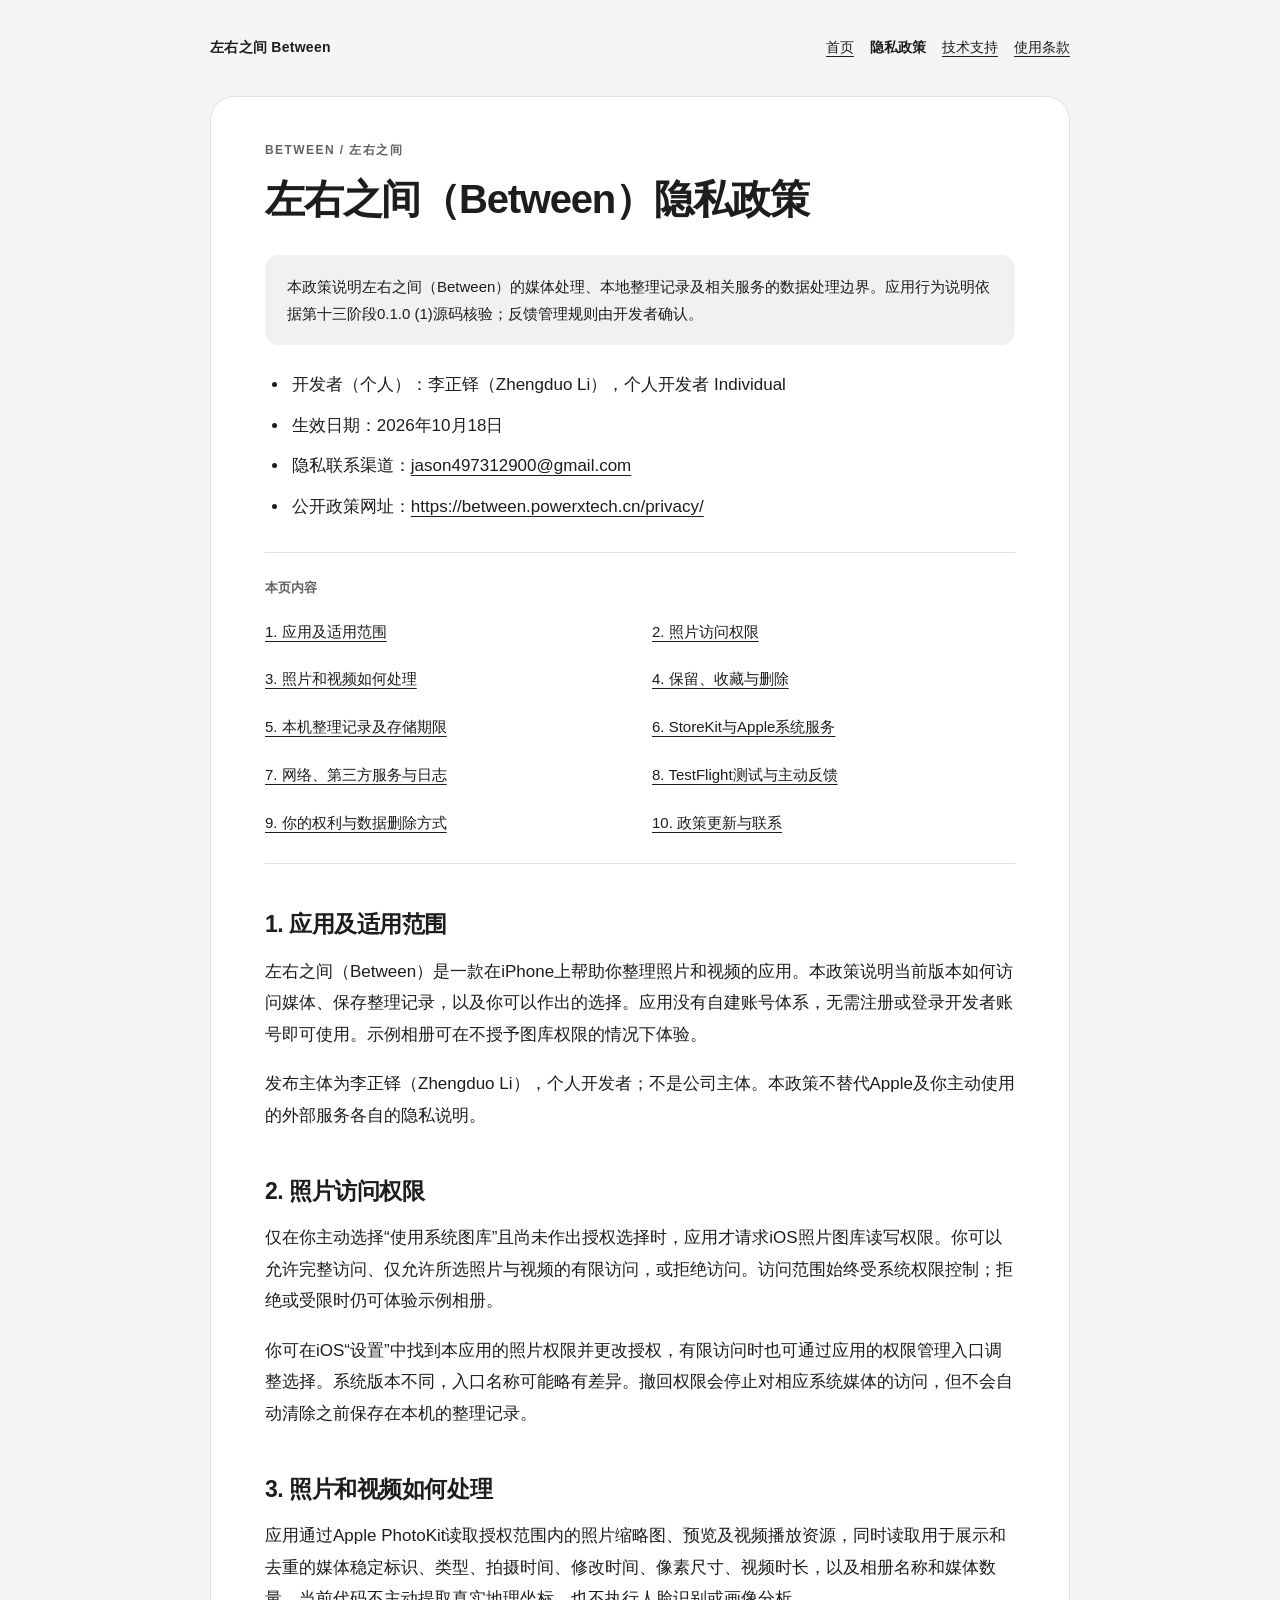
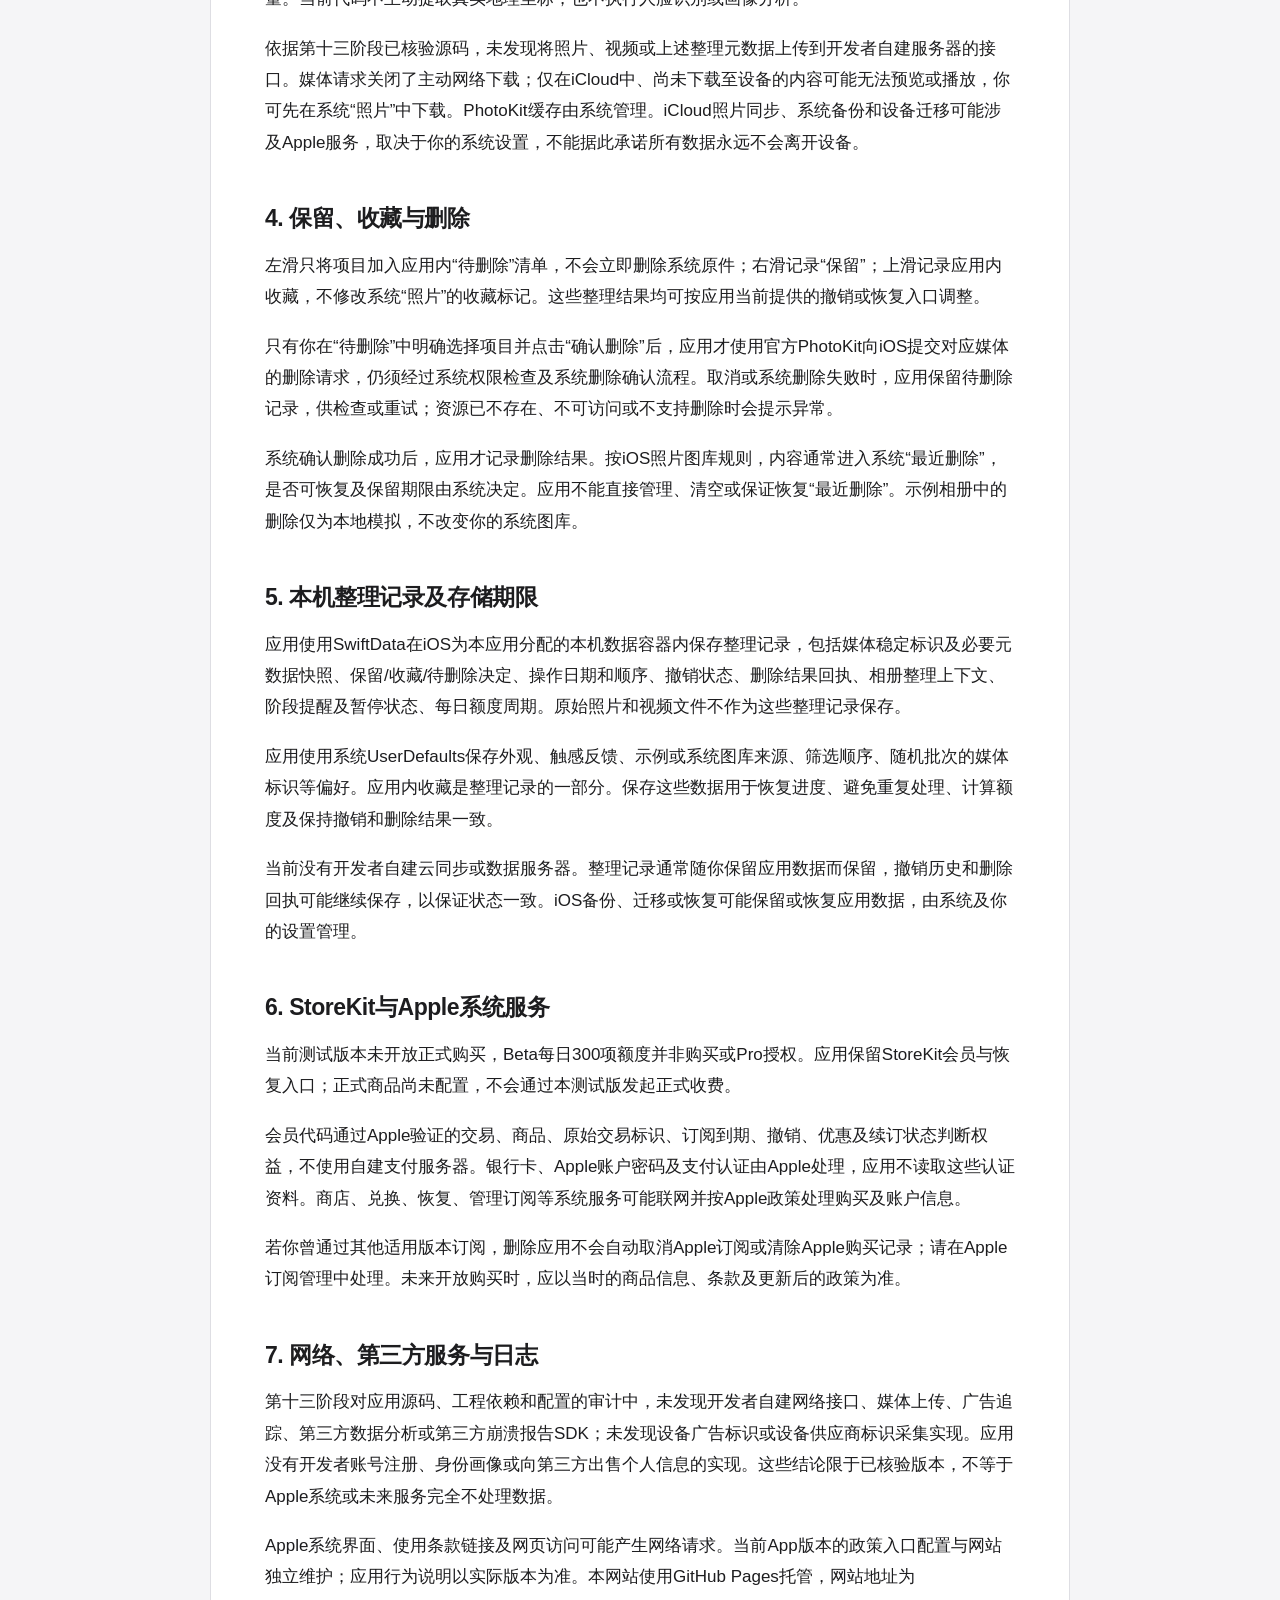
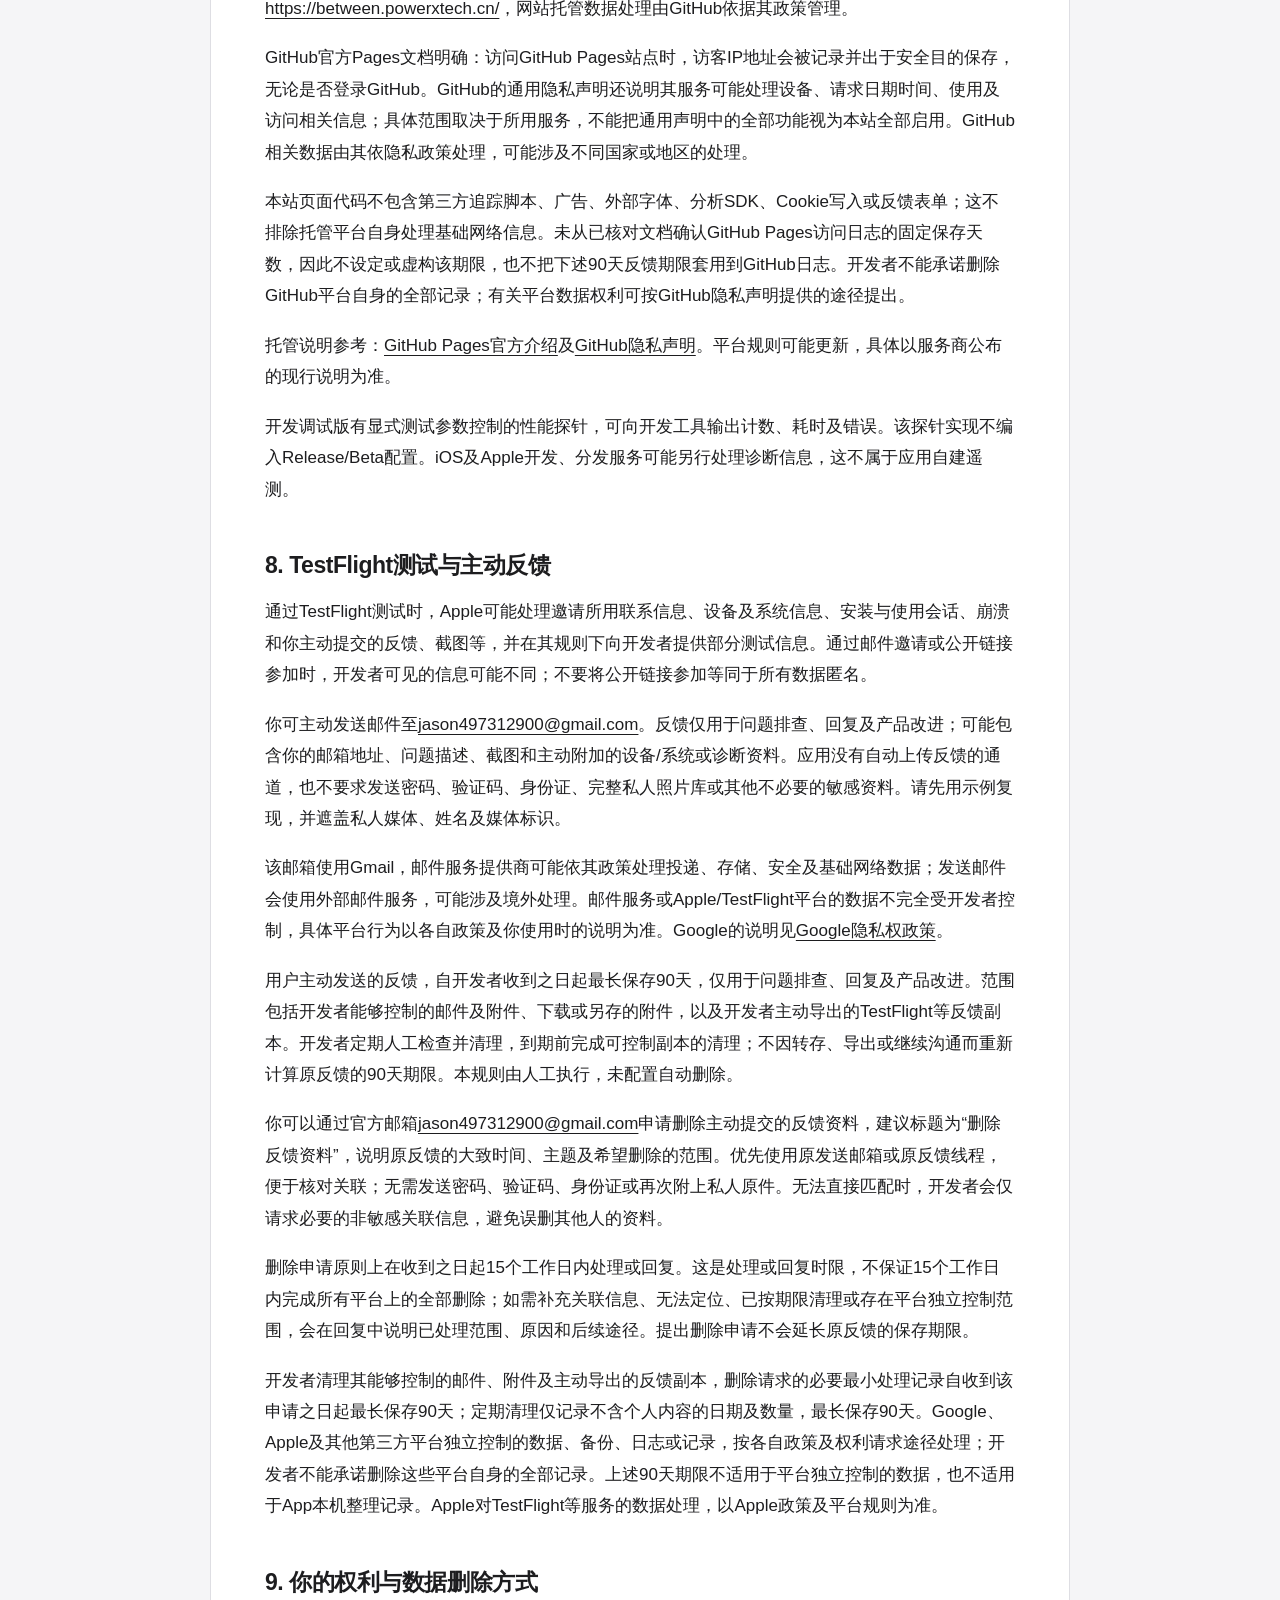
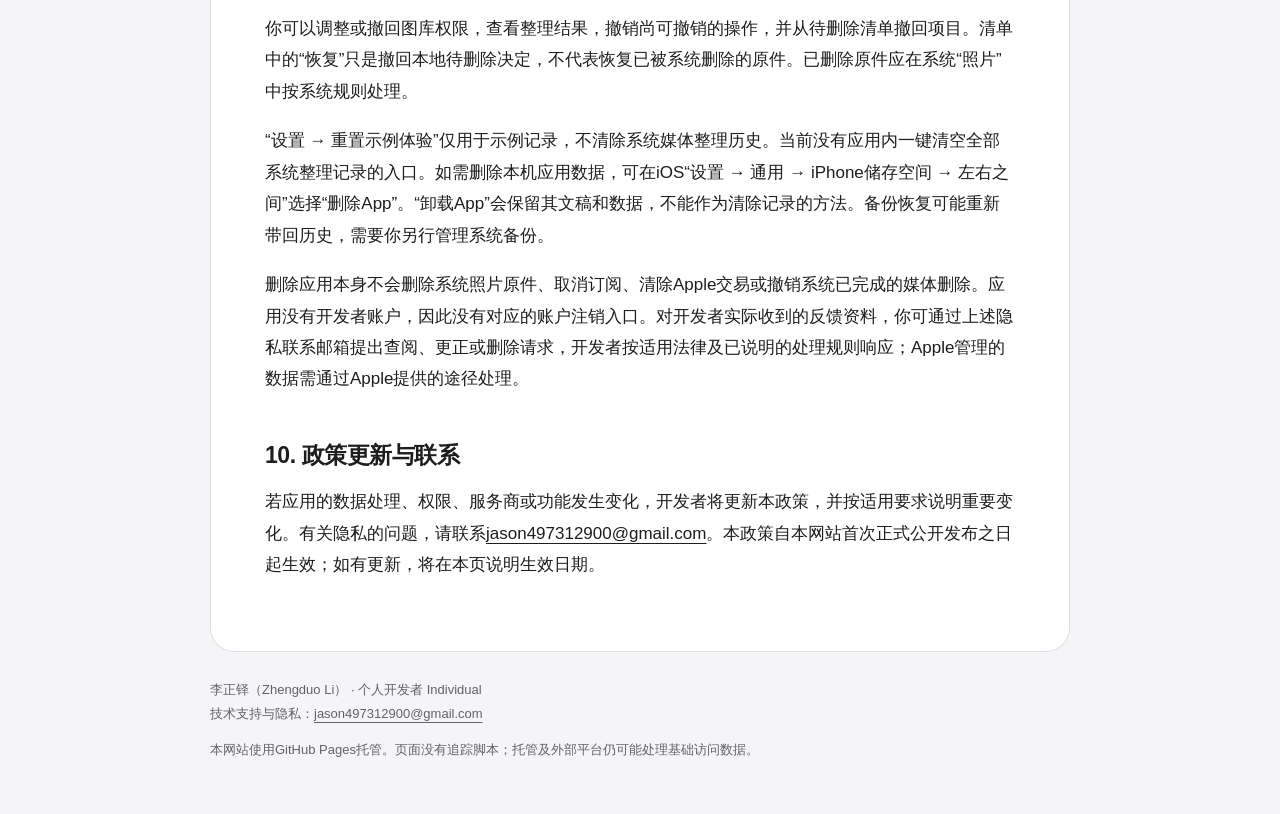
==== commit ef45d3c8: "Publish official domain after DNS verification" ====
--- a/privacy/index.html
+++ b/privacy/index.html
@@ -6,7 +6,7 @@
 <meta name="color-scheme" content="light dark">
 <meta name="referrer" content="no-referrer">
 <meta name="robots" content="index, follow">
-<link rel="canonical" href="https://jason-duo.github.io/between-website/privacy/">
+<link rel="canonical" href="https://between.powerxtech.cn/privacy/">
 <meta http-equiv="Content-Security-Policy" content="default-src 'none'; style-src 'self' 'unsafe-inline'; base-uri 'none'; form-action 'none'">
 <meta name="description" content="左右之间（Between）隐私政策。iPhone照片与视频整理工具，个人开发者李正铎（Zhengduo Li），提供使用说明、隐私政策及技术支持。">
 <title>隐私政策 · 左右之间 Between</title>
@@ -22,7 +22,7 @@
 <li>开发者（个人）：李正铎（Zhengduo Li），个人开发者 Individual</li>
 <li>生效日期：2026年10月18日</li>
 <li>隐私联系渠道：<a href="mailto:jason497312900@gmail.com">jason497312900@gmail.com</a></li>
-<li>公开政策网址：<a href="../privacy/">https://jason-duo.github.io/between-website/privacy/</a></li>
+<li>公开政策网址：<a href="../privacy/">https://between.powerxtech.cn/privacy/</a></li>
 </ul>
 <nav class="toc" aria-label="本页目录"><strong>本页内容</strong><ul><li><a href="#section-1">1. 应用及适用范围</a></li><li><a href="#section-2">2. 照片访问权限</a></li><li><a href="#section-3">3. 照片和视频如何处理</a></li><li><a href="#section-4">4. 保留、收藏与删除</a></li><li><a href="#section-5">5. 本机整理记录及存储期限</a></li><li><a href="#section-6">6. StoreKit与Apple系统服务</a></li><li><a href="#section-7">7. 网络、第三方服务与日志</a></li><li><a href="#section-8">8. TestFlight测试与主动反馈</a></li><li><a href="#section-9">9. 你的权利与数据删除方式</a></li><li><a href="#section-10">10. 政策更新与联系</a></li></ul></nav><h2 id="section-1">1. 应用及适用范围</h2>
 <p>左右之间（Between）是一款在iPhone上帮助你整理照片和视频的应用。本政策说明当前版本如何访问媒体、保存整理记录，以及你可以作出的选择。应用没有自建账号体系，无需注册或登录开发者账号即可使用。示例相册可在不授予图库权限的情况下体验。</p>
@@ -47,7 +47,7 @@
 <p>若你曾通过其他适用版本订阅，删除应用不会自动取消Apple订阅或清除Apple购买记录；请在Apple订阅管理中处理。未来开放购买时，应以当时的商品信息、条款及更新后的政策为准。</p>
 <h2 id="section-7">7. 网络、第三方服务与日志</h2>
 <p>第十三阶段对应用源码、工程依赖和配置的审计中，未发现开发者自建网络接口、媒体上传、广告追踪、第三方数据分析或第三方崩溃报告SDK；未发现设备广告标识或设备供应商标识采集实现。应用没有开发者账号注册、身份画像或向第三方出售个人信息的实现。这些结论限于已核验版本，不等于Apple系统或未来服务完全不处理数据。</p>
-<p>Apple系统界面、使用条款链接及网页访问可能产生网络请求。当前App版本的政策入口配置与网站独立维护；应用行为说明以实际版本为准。本网站使用GitHub Pages托管，网站地址为<a href="../">https://jason-duo.github.io/between-website/</a>，网站托管数据处理由GitHub依据其政策管理。</p>
+<p>Apple系统界面、使用条款链接及网页访问可能产生网络请求。当前App版本的政策入口配置与网站独立维护；应用行为说明以实际版本为准。本网站使用GitHub Pages托管，网站地址为<a href="../">https://between.powerxtech.cn/</a>，网站托管数据处理由GitHub依据其政策管理。</p>
 <p>GitHub官方Pages文档明确：访问GitHub Pages站点时，访客IP地址会被记录并出于安全目的保存，无论是否登录GitHub。GitHub的通用隐私声明还说明其服务可能处理设备、请求日期时间、使用及访问相关信息；具体范围取决于所用服务，不能把通用声明中的全部功能视为本站全部启用。GitHub相关数据由其依隐私政策处理，可能涉及不同国家或地区的处理。</p>
 <p>本站页面代码不包含第三方追踪脚本、广告、外部字体、分析SDK、Cookie写入或反馈表单；这不排除托管平台自身处理基础网络信息。未从已核对文档确认GitHub Pages访问日志的固定保存天数，因此不设定或虚构该期限，也不把下述90天反馈期限套用到GitHub日志。开发者不能承诺删除GitHub平台自身的全部记录；有关平台数据权利可按GitHub隐私声明提供的途径提出。</p>
 <p>托管说明参考：<a href="https://docs.github.com/en/pages/getting-started-with-github-pages/what-is-github-pages" rel="noopener noreferrer">GitHub Pages官方介绍</a>及<a href="https://docs.github.com/en/site-policy/privacy-policies/github-general-privacy-statement" rel="noopener noreferrer">GitHub隐私声明</a>。平台规则可能更新，具体以服务商公布的现行说明为准。</p>
